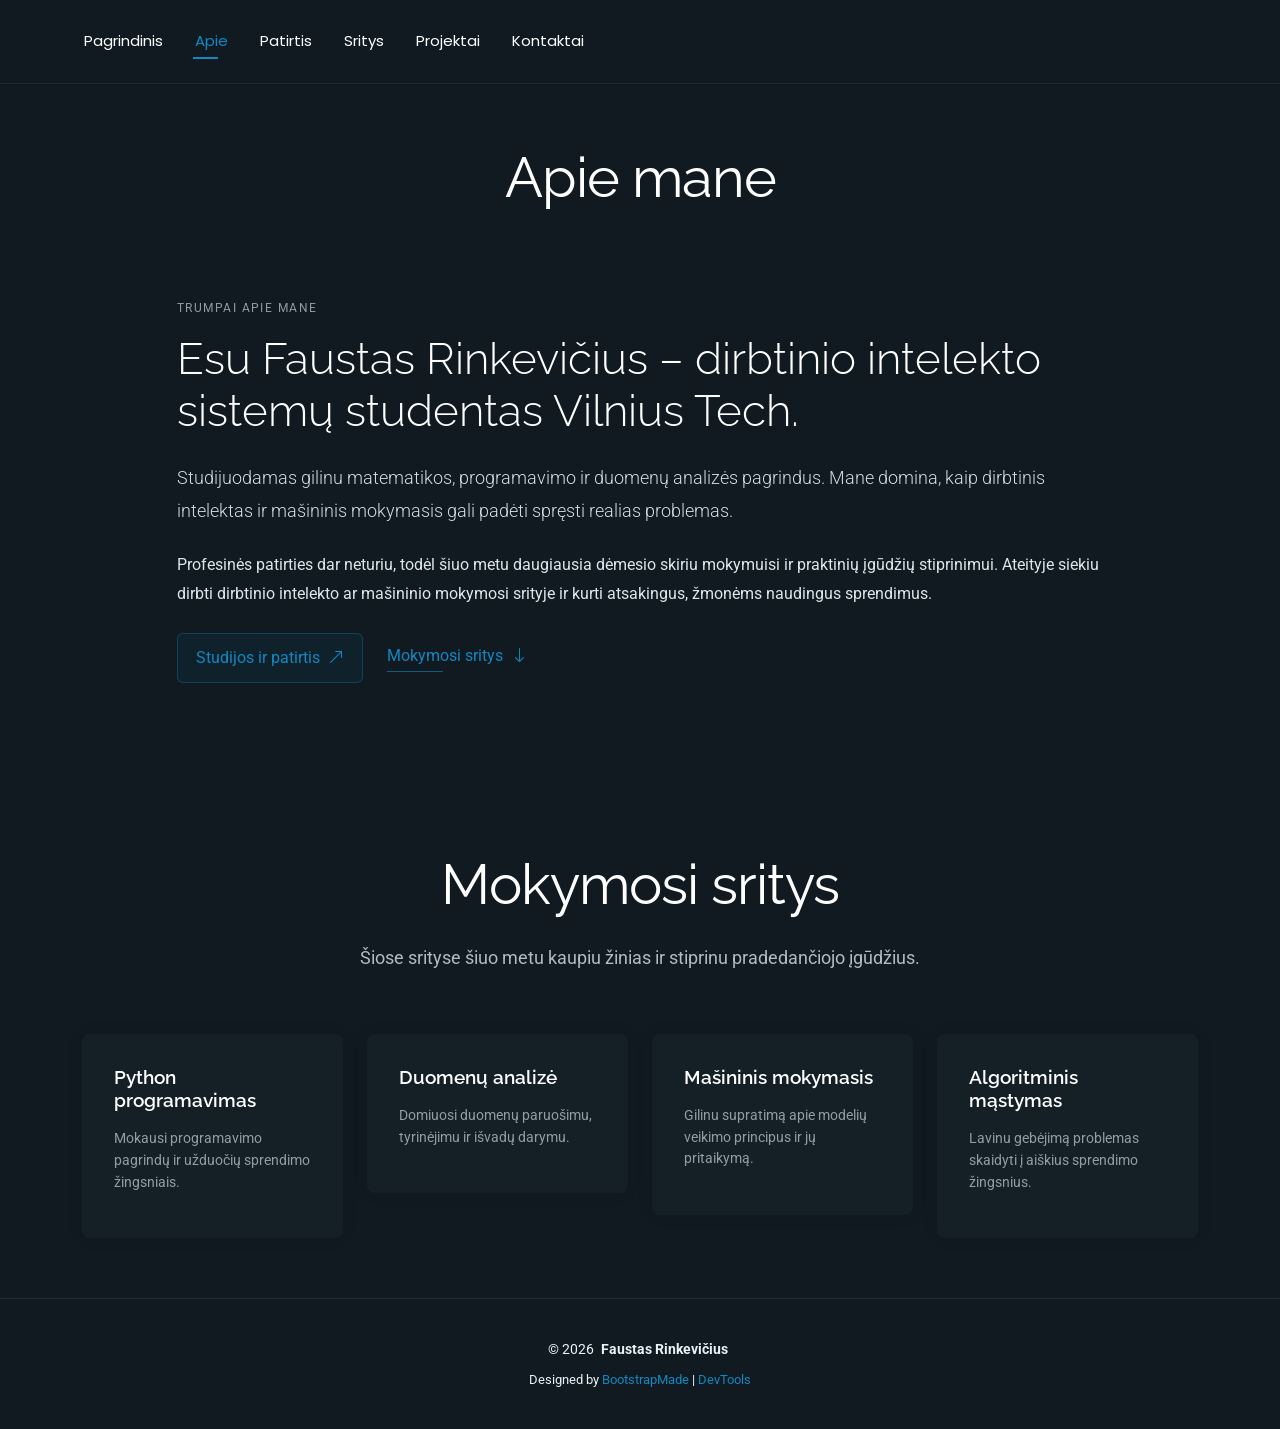
==== about.html @ b20b898f "Prepare Lithuanian CV website" ====
<!DOCTYPE html>
<html lang="lt">

<head>
  <meta charset="utf-8">
  <meta content="width=device-width, initial-scale=1.0" name="viewport">
  <title>Apie mane | Faustas Rinkevičius</title>
  <meta name="description" content="Fausto Rinkevičiaus pristatymas, studijos ir mokymosi sritys.">
  <meta name="keywords" content="">

  <!-- Favicons -->
  <link href="assets/img/favicon.svg" rel="icon" type="image/svg+xml">

  <!-- Fonts -->
  <link href="https://fonts.googleapis.com" rel="preconnect">
  <link href="https://fonts.gstatic.com" rel="preconnect" crossorigin>
  <link href="https://fonts.googleapis.com/css2?family=Roboto:ital,wght@0,100;0,300;0,400;0,500;0,700;0,900;1,100;1,300;1,400;1,500;1,700;1,900&family=Poppins:ital,wght@0,100;0,200;0,300;0,400;0,500;0,600;0,700;0,800;0,900;1,100;1,200;1,300;1,400;1,500;1,600;1,700;1,800;1,900&family=Raleway:ital,wght@0,100;0,200;0,300;0,400;0,500;0,600;0,700;0,800;0,900;1,100;1,200;1,300;1,400;1,500;1,600;1,700;1,800;1,900&display=swap" rel="stylesheet">

  <!-- Vendor CSS Files -->
  <link href="assets/vendor/bootstrap/css/bootstrap.min.css" rel="stylesheet">
  <link href="assets/vendor/bootstrap-icons/bootstrap-icons.css" rel="stylesheet">
  <link href="assets/vendor/aos/aos.css" rel="stylesheet">
  <link href="assets/vendor/swiper/swiper-bundle.min.css" rel="stylesheet">
  <link href="assets/vendor/glightbox/css/glightbox.min.css" rel="stylesheet">

  <!-- Main CSS File -->
  <link href="assets/css/main.css" rel="stylesheet">

  <!-- =======================================================
  * Template Name: FolioOne
  * Template URL: https://bootstrapmade.com/folioone-bootstrap-portfolio-website-template/
  * Updated: Aug 23 2025 with Bootstrap v5.3.7
  * Author: BootstrapMade.com
  * License: https://bootstrapmade.com/license/
  ======================================================== -->
</head>

<body class="about-page">

  <header id="header" class="header d-flex align-items-center light-background sticky-top">
    <div class="container position-relative d-flex align-items-center justify-content-between">

      <!-- <a href="index.html" class="logo d-flex align-items-center me-auto me-xl-0">
      <img src="assets/img/logo.webp" alt="">
      <h1 class="sitename">FolioOne</h1> 
    </a> -->

      <nav id="navmenu" class="navmenu">
        <ul>
          <li><a href="index.html">Pagrindinis</a></li>
          <li><a href="about.html" class="active">Apie</a></li>
          <li><a href="resume.html">Patirtis</a></li>
          <li><a href="services.html">Sritys</a></li>
          <li><a href="portfolio.html">Projektai</a></li>
          <li><a href="contact.html">Kontaktai</a></li>
        </ul>
        <i class="mobile-nav-toggle d-xl-none bi bi-list"></i>
      </nav>

    </div>
  </header>

  <main class="main">

    <!-- About Section -->
    <section id="about" class="about section">

      <!-- Section Title -->
      <div class="container section-title" data-aos="fade-up">
        <h2>Apie mane</h2>
      </div><!-- End Section Title -->

      <div class="container" data-aos="fade-up" data-aos-delay="100">

        <div class="row align-items-center gy-5 mb-5">
          <div class="col-lg-10 mx-auto" data-aos="fade-right" data-aos-delay="150">
            <div class="intro-content">
              <span class="eyebrow">Trumpai apie mane</span>
              <h2 class="headline">Esu Faustas Rinkevičius – dirbtinio intelekto sistemų studentas Vilnius Tech.</h2>
              <p class="lead">
                Studijuodamas gilinu matematikos, programavimo ir duomenų analizės pagrindus. Mane domina, kaip dirbtinis intelektas ir mašininis mokymasis gali padėti spręsti realias problemas.
              </p>
              <p>
                Profesinės patirties dar neturiu, todėl šiuo metu daugiausia dėmesio skiriu mokymuisi ir praktinių įgūdžių stiprinimui. Ateityje siekiu dirbti dirbtinio intelekto ar mašininio mokymosi srityje ir kurti atsakingus, žmonėms naudingus sprendimus.
              </p>
              <div class="cta-group">
                <a href="resume.html" class="btn-ghost">
                  Studijos ir patirtis <i class="bi bi-arrow-up-right"></i>
                </a>
                <a href="#skills" class="link-underline">
                  Mokymosi sritys <i class="bi bi-arrow-down"></i>
                </a>
              </div>
            </div>
          </div>
        </div>
        <!-- End Intro -->
      </div>
    </section><!-- /About Section -->

    <!-- Skills Section -->
    <section id="skills" class="skills section">

      <div class="container section-title" data-aos="fade-up">
        <h2>Mokymosi sritys</h2>
        <p>Šiose srityse šiuo metu kaupiu žinias ir stiprinu pradedančiojo įgūdžius.</p>
      </div>

      <div class="container" data-aos="fade-up" data-aos-delay="100">
        <div class="row g-4 skills-animation">
          <div class="col-md-6 col-lg-3" data-aos="fade-up" data-aos-delay="100">
            <div class="skill-box">
              <h3>Python programavimas</h3>
              <p>Mokausi programavimo pagrindų ir užduočių sprendimo žingsniais.</p>
            </div>
          </div>
          <div class="col-md-6 col-lg-3" data-aos="fade-up" data-aos-delay="200">
            <div class="skill-box">
              <h3>Duomenų analizė</h3>
              <p>Domiuosi duomenų paruošimu, tyrinėjimu ir išvadų darymu.</p>
            </div>
          </div>
          <div class="col-md-6 col-lg-3" data-aos="fade-up" data-aos-delay="300">
            <div class="skill-box">
              <h3>Mašininis mokymasis</h3>
              <p>Gilinu supratimą apie modelių veikimo principus ir jų pritaikymą.</p>
            </div>
          </div>
          <div class="col-md-6 col-lg-3" data-aos="fade-up" data-aos-delay="400">
            <div class="skill-box">
              <h3>Algoritminis mąstymas</h3>
              <p>Lavinu gebėjimą problemas skaidyti į aiškius sprendimo žingsnius.</p>
            </div>
          </div>
        </div>
      </div>
    </section><!-- /Skills Section -->
  </main>

  <footer id="footer" class="footer">

    <div class="container">
      <div class="copyright text-center ">
        <p>© <span>2026</span> <strong class="px-1 sitename">Faustas Rinkevičius</strong></p>
      </div>
      <div class="credits">
        <!-- All the links in the footer should remain intact. -->
        <!-- You can delete the links only if you've purchased the pro version. -->
        <!-- Licensing information: https://bootstrapmade.com/license/ -->
        <!-- Purchase the pro version with working PHP/AJAX contact form: [buy-url] -->
        Designed by <a href="https://bootstrapmade.com/">BootstrapMade</a> | <a href="https://bootstrapmade.com/tools/">DevTools</a>
      </div>
    </div>

  </footer>

  <!-- Scroll Top -->
  <a href="#" id="scroll-top" class="scroll-top d-flex align-items-center justify-content-center"><i class="bi bi-arrow-up-short"></i></a>

  <!-- Preloader -->
  <div id="preloader"></div>

  <!-- Vendor JS Files -->
  <script src="assets/vendor/bootstrap/js/bootstrap.bundle.min.js"></script>
  <script src="assets/vendor/php-email-form/validate.js"></script>
  <script src="assets/vendor/aos/aos.js"></script>
  <script src="assets/vendor/typed.js/typed.umd.js"></script>
  <script src="assets/vendor/waypoints/noframework.waypoints.js"></script>
  <script src="assets/vendor/purecounter/purecounter_vanilla.js"></script>
  <script src="assets/vendor/swiper/swiper-bundle.min.js"></script>
  <script src="assets/vendor/imagesloaded/imagesloaded.pkgd.min.js"></script>
  <script src="assets/vendor/isotope-layout/isotope.pkgd.min.js"></script>
  <script src="assets/vendor/glightbox/js/glightbox.min.js"></script>

  <!-- Main JS File -->
  <script src="assets/js/main.js"></script>

</body>

</html>
---- assets/css/main.css ----
/**
* Template Name: FolioOne
* Template URL: https://bootstrapmade.com/folioone-bootstrap-portfolio-website-template/
* Updated: Aug 23 2025 with Bootstrap v5.3.7
* Author: BootstrapMade.com
* License: https://bootstrapmade.com/license/
*/

/*--------------------------------------------------------------
# Font & Color Variables
# Help: https://bootstrapmade.com/color-system/
--------------------------------------------------------------*/
/* Fonts */
:root {
  --default-font: "Roboto",  system-ui, -apple-system, "Segoe UI", Roboto, "Helvetica Neue", Arial, "Noto Sans", "Liberation Sans", sans-serif, "Apple Color Emoji", "Segoe UI Emoji", "Segoe UI Symbol", "Noto Color Emoji";
  --heading-font: "Raleway",  sans-serif;
  --nav-font: "Poppins",  sans-serif;
}

/* Global Colors - The following color variables are used throughout the website. Updating them here will change the color scheme of the entire website */
:root { 
  --background-color: #101a20; /* Background color for the entire website, including individual sections */
  --default-color: #e7f2f7; /* Default color used for the majority of the text content across the entire website */
  --heading-color: #ffffff; /* Color for headings, subheadings and title throughout the website */
  --accent-color: #1387c1; /* Accent color that represents your brand on the website. It's used for buttons, links, and other elements that need to stand out */
  --surface-color: #141f26; /* The surface color is used as a background of boxed elements within sections, such as cards, icon boxes, or other elements that require a visual separation from the global background. */
  --contrast-color: #ffffff; /* Contrast color for text, ensuring readability against backgrounds of accent, heading, or default colors. */
}

/* Nav Menu Colors - The following color variables are used specifically for the navigation menu. They are separate from the global colors to allow for more customization options */
:root {
  --nav-color: #ffffff;  /* The default color of the main navmenu links */
  --nav-hover-color: #1387c1; /* Applied to main navmenu links when they are hovered over or active */
  --nav-mobile-background-color: #213642; /* Used as the background color for mobile navigation menu */
  --nav-dropdown-background-color: #051117; /* Used as the background color for dropdown items that appear when hovering over primary navigation items */
  --nav-dropdown-color: #e7f2f7; /* Used for navigation links of the dropdown items in the navigation menu. */
  --nav-dropdown-hover-color: #1387c1; /* Similar to --nav-hover-color, this color is applied to dropdown navigation links when they are hovered over. */
}

/* Color Presets - These classes override global colors when applied to any section or element, providing reuse of the sam color scheme. */

.light-background {
  --background-color: #142027;
  --surface-color: #325264;
}

.dark-background {
  --background-color: #0b1419;
  --default-color: #ffffff;
  --heading-color: #ffffff;
  --surface-color: #252525;
  --contrast-color: #ffffff;
}

/* Smooth scroll */
:root {
  scroll-behavior: smooth;
}

/*--------------------------------------------------------------
# General Styling & Shared Classes
--------------------------------------------------------------*/
body {
  color: var(--default-color);
  background-color: var(--background-color);
  font-family: var(--default-font);
}

a {
  color: var(--accent-color);
  text-decoration: none;
  transition: 0.3s;
}

a:hover {
  color: color-mix(in srgb, var(--accent-color), transparent 25%);
  text-decoration: none;
}

h1,
h2,
h3,
h4,
h5,
h6 {
  color: var(--heading-color);
  font-family: var(--heading-font);
}

/* PHP Email Form Messages
------------------------------*/
.php-email-form .error-message {
  display: none;
  background: #df1529;
  color: #ffffff;
  text-align: left;
  padding: 15px;
  margin-bottom: 24px;
  font-weight: 600;
}

.php-email-form .sent-message {
  display: none;
  color: #ffffff;
  background: #059652;
  text-align: center;
  padding: 15px;
  margin-bottom: 24px;
  font-weight: 600;
}

.php-email-form .loading {
  display: none;
  background: var(--surface-color);
  text-align: center;
  padding: 15px;
  margin-bottom: 24px;
}

.php-email-form .loading:before {
  content: "";
  display: inline-block;
  border-radius: 50%;
  width: 24px;
  height: 24px;
  margin: 0 10px -6px 0;
  border: 3px solid var(--accent-color);
  border-top-color: var(--surface-color);
  animation: php-email-form-loading 1s linear infinite;
}

@keyframes php-email-form-loading {
  0% {
    transform: rotate(0deg);
  }

  100% {
    transform: rotate(360deg);
  }
}

/*--------------------------------------------------------------
# Global Header
--------------------------------------------------------------*/
.header {
  --background-color: rgba(255, 255, 255, 0);
  color: var(--default-color);
  background-color: var(--background-color);
  padding: 15px 0;
  transition: all 0.5s;
  z-index: 997;
  border-bottom: 1px solid color-mix(in srgb, var(--default-color), transparent 92%);
}

.header .logo {
  line-height: 1;
}

.header .logo img {
  max-height: 36px;
  margin-right: 8px;
}

.header .logo h1 {
  font-size: 32px;
  margin: 0;
  font-weight: 400;
  color: var(--heading-color);
}

.header .header-social-links {
  padding-right: 15px;
}

.header .header-social-links a {
  color: color-mix(in srgb, var(--default-color), transparent 40%);
  padding-left: 6px;
  display: inline-block;
  transition: 0.3s;
  font-size: 16px;
}

.header .header-social-links a:hover {
  color: var(--default-color);
}

.header .header-social-links a i {
  line-height: 0px;
}

@media (max-width: 1200px) {
  .header .logo {
    order: 1;
  }

  .header .header-social-links {
    order: 2;
  }

  .header .navmenu {
    order: 3;
  }
}

/* Global Header on Scroll
------------------------------*/
.scrolled .header {
  --background-color: rgba(16, 26, 32, 0.9);
}

/*--------------------------------------------------------------
# Navigation Menu
--------------------------------------------------------------*/
/* Desktop Navigation */
@media (min-width: 1200px) {
  .navmenu {
    padding: 0;
  }

  .navmenu ul {
    margin: 0;
    padding: 0;
    display: flex;
    list-style: none;
    align-items: center;
  }

  .navmenu li {
    position: relative;
  }

  .navmenu>ul>li {
    white-space: nowrap;
    padding: 15px 28px 15px 0;
  }

  .navmenu>ul>li:last-child {
    padding-right: 0;
  }

  .navmenu a,
  .navmenu a:focus {
    color: var(--nav-color);
    font-size: 15px;
    padding: 0 2px;
    font-family: var(--nav-font);
    font-weight: 400;
    display: flex;
    align-items: center;
    justify-content: space-between;
    white-space: nowrap;
    transition: 0.3s;
    position: relative;
  }

  .navmenu a i,
  .navmenu a:focus i {
    font-size: 12px;
    line-height: 0;
    margin-left: 5px;
    transition: 0.3s;
  }

  .navmenu>ul>li>a:before {
    content: "";
    position: absolute;
    height: 2px;
    bottom: -6px;
    left: 0;
    background-color: var(--nav-hover-color);
    visibility: hidden;
    width: 0px;
    transition: all 0.3s ease-in-out 0s;
  }

  .navmenu a:hover:before,
  .navmenu li:hover>a:before,
  .navmenu .active:before {
    visibility: visible;
    width: 25px;
  }

  .navmenu li:hover>a,
  .navmenu .active,
  .navmenu .active:focus {
    color: var(--nav-hover-color);
  }

  .navmenu .dropdown ul {
    margin: 0;
    padding: 10px 0;
    background: var(--nav-dropdown-background-color);
    display: block;
    position: absolute;
    visibility: hidden;
    left: -5px;
    top: 130%;
    opacity: 0;
    transition: 0.3s;
    border-radius: 4px;
    z-index: 99;
    box-shadow: 0px 0px 30px rgba(0, 0, 0, 0.1);
  }

  .navmenu .dropdown ul li {
    min-width: 200px;
  }

  .navmenu .dropdown ul a {
    padding: 10px 20px;
    font-size: 15px;
    text-transform: none;
    color: var(--nav-dropdown-color);
  }

  .navmenu .dropdown ul a i {
    font-size: 12px;
  }

  .navmenu .dropdown ul a:hover,
  .navmenu .dropdown ul .active:hover,
  .navmenu .dropdown ul li:hover>a {
    color: var(--nav-dropdown-hover-color);
  }

  .navmenu .dropdown:hover>ul {
    opacity: 1;
    top: 100%;
    visibility: visible;
  }

  .navmenu .dropdown .dropdown ul {
    top: 0;
    left: -90%;
    visibility: hidden;
  }

  .navmenu .dropdown .dropdown:hover>ul {
    opacity: 1;
    top: 0;
    left: -100%;
    visibility: visible;
  }
}

/* Mobile Navigation */
@media (max-width: 1199px) {
  .mobile-nav-toggle {
    color: var(--nav-color);
    font-size: 28px;
    line-height: 0;
    margin-right: 10px;
    cursor: pointer;
    transition: color 0.3s;
  }

  .navmenu {
    padding: 0;
    z-index: 9997;
  }

  .navmenu ul {
    display: none;
    list-style: none;
    position: absolute;
    inset: 60px 20px 20px 20px;
    padding: 10px 0;
    margin: 0;
    border-radius: 6px;
    background-color: var(--nav-mobile-background-color);
    border: 1px solid color-mix(in srgb, var(--default-color), transparent 90%);
    box-shadow: none;
    overflow-y: auto;
    transition: 0.3s;
    z-index: 9998;
  }

  .navmenu a,
  .navmenu a:focus {
    color: var(--nav-dropdown-color);
    padding: 10px 20px;
    font-family: var(--nav-font);
    font-size: 17px;
    font-weight: 500;
    display: flex;
    align-items: center;
    justify-content: space-between;
    white-space: nowrap;
    transition: 0.3s;
  }

  .navmenu a i,
  .navmenu a:focus i {
    font-size: 12px;
    line-height: 0;
    margin-left: 5px;
    width: 30px;
    height: 30px;
    display: flex;
    align-items: center;
    justify-content: center;
    border-radius: 50%;
    transition: 0.3s;
    background-color: color-mix(in srgb, var(--accent-color), transparent 90%);
  }

  .navmenu a i:hover,
  .navmenu a:focus i:hover {
    background-color: var(--accent-color);
    color: var(--contrast-color);
  }

  .navmenu a:hover,
  .navmenu .active,
  .navmenu .active:focus {
    color: var(--nav-dropdown-hover-color);
  }

  .navmenu .active i,
  .navmenu .active:focus i {
    background-color: var(--accent-color);
    color: var(--contrast-color);
    transform: rotate(180deg);
  }

  .navmenu .dropdown ul {
    position: static;
    display: none;
    z-index: 99;
    padding: 10px 0;
    margin: 10px 20px;
    background-color: var(--nav-dropdown-background-color);
    transition: all 0.5s ease-in-out;
  }

  .navmenu .dropdown ul ul {
    background-color: rgba(33, 37, 41, 0.1);
  }

  .navmenu .dropdown>.dropdown-active {
    display: block;
    background-color: rgba(33, 37, 41, 0.03);
  }

  .mobile-nav-active {
    overflow: hidden;
  }

  .mobile-nav-active .mobile-nav-toggle {
    color: #fff;
    position: absolute;
    font-size: 32px;
    top: 15px;
    right: 15px;
    margin-right: 0;
    z-index: 9999;
  }

  .mobile-nav-active .navmenu {
    position: fixed;
    overflow: hidden;
    inset: 0;
    background: rgba(33, 37, 41, 0.8);
    transition: 0.3s;
  }

  .mobile-nav-active .navmenu>ul {
    display: block;
  }
}

/*--------------------------------------------------------------
# Global Footer
--------------------------------------------------------------*/
.footer {
  color: var(--default-color);
  background-color: var(--background-color);
  font-size: 14px;
  padding: 40px 0;
  position: relative;
  border-top: 1px solid color-mix(in srgb, var(--default-color), transparent 92%);
}

.footer .copyright p {
  margin-bottom: 0;
}

.footer .social-links {
  margin-top: 20px;
}

.footer .social-links a {
  display: flex;
  align-items: center;
  justify-content: center;
  width: 40px;
  height: 40px;
  border-radius: 50%;
  border: 1px solid color-mix(in srgb, var(--default-color), transparent 50%);
  font-size: 16px;
  color: color-mix(in srgb, var(--default-color), transparent 50%);
  margin: 0 5px;
  transition: 0.3s;
}

.footer .social-links a:hover {
  color: var(--accent-color);
  border-color: var(--accent-color);
}

.footer .credits {
  margin-top: 10px;
  font-size: 13px;
  text-align: center;
}

/*--------------------------------------------------------------
# Preloader
--------------------------------------------------------------*/
#preloader {
  position: fixed;
  inset: 0;
  z-index: 9999;
  overflow: hidden;
  background-color: var(--background-color);
  transition: all 0.6s ease-out;
  width: 100%;
  height: 100vh;
}

#preloader:before,
#preloader:after {
  content: "";
  position: absolute;
  border: 4px solid var(--accent-color);
  border-radius: 50%;
  animation: animate-preloader 2s cubic-bezier(0, 0.2, 0.8, 1) infinite;
}

#preloader:after {
  animation-delay: -0.5s;
}

@keyframes animate-preloader {
  0% {
    width: 10px;
    height: 10px;
    top: calc(50% - 5px);
    left: calc(50% - 5px);
    opacity: 1;
  }

  100% {
    width: 72px;
    height: 72px;
    top: calc(50% - 36px);
    left: calc(50% - 36px);
    opacity: 0;
  }
}

/*--------------------------------------------------------------
# Scroll Top Button
--------------------------------------------------------------*/
.scroll-top {
  position: fixed;
  visibility: hidden;
  opacity: 0;
  right: 15px;
  bottom: -15px;
  z-index: 99999;
  background-color: var(--accent-color);
  width: 44px;
  height: 44px;
  border-radius: 50px;
  transition: all 0.4s;
}

.scroll-top i {
  font-size: 24px;
  color: var(--contrast-color);
  line-height: 0;
}

.scroll-top:hover {
  background-color: color-mix(in srgb, var(--accent-color), transparent 20%);
  color: var(--contrast-color);
}

.scroll-top.active {
  visibility: visible;
  opacity: 1;
  bottom: 15px;
}

/*--------------------------------------------------------------
# Disable aos animation delay on mobile devices
--------------------------------------------------------------*/
@media screen and (max-width: 768px) {
  [data-aos-delay] {
    transition-delay: 0 !important;
  }
}

/*--------------------------------------------------------------
# Global Page Titles & Breadcrumbs
--------------------------------------------------------------*/
.page-title {
  color: var(--default-color);
  background-color: var(--background-color);
  position: relative;
}

.page-title .heading {
  padding: 80px 0;
  border-top: 1px solid color-mix(in srgb, var(--default-color), transparent 90%);
}

.page-title .heading h1 {
  font-size: 38px;
  font-weight: 700;
}

.page-title nav {
  background-color: color-mix(in srgb, var(--default-color), transparent 96%);
  padding: 20px 0;
}

.page-title nav ol {
  display: flex;
  flex-wrap: wrap;
  list-style: none;
  padding: 0;
  margin: 0;
  font-size: 16px;
  font-weight: 400;
}

.page-title nav ol li+li {
  padding-left: 10px;
}

.page-title nav ol li+li::before {
  content: "/";
  display: inline-block;
  padding-right: 10px;
  color: color-mix(in srgb, var(--default-color), transparent 70%);
}

/*--------------------------------------------------------------
# Global Sections
--------------------------------------------------------------*/
section,
.section {
  color: var(--default-color);
  background-color: var(--background-color);
  padding: 60px 0;
  scroll-margin-top: 100px;
  overflow: clip;
}

@media (max-width: 1199px) {

  section,
  .section {
    scroll-margin-top: 66px;
  }
}

/*--------------------------------------------------------------
# Global Section Titles
--------------------------------------------------------------*/
.section-title {
  text-align: center;
  padding-bottom: 60px;
  position: relative;
}

.section-title h2 {
  font-size: 3.5rem;
  font-weight: 400;
  line-height: 1.2;
  color: var(--heading-color);
  margin-bottom: 1.5rem;
  letter-spacing: -1px;
}

@media (max-width: 768px) {
  .section-title h2 {
    font-size: 2.5rem;
  }
}

.section-title p {
  font-size: 1.125rem;
  line-height: 1.8;
  color: color-mix(in srgb, var(--default-color), transparent 25%);
  max-width: 900px;
  margin: 0 auto;
  text-wrap: balance;
}

/*--------------------------------------------------------------
# Hero Section
--------------------------------------------------------------*/
.hero {
  padding: 80px 0;
  min-height: 100vh;
  display: flex;
  align-items: center;
}

.hero .hero-content h1 {
  font-size: 3.5rem;
  font-weight: 700;
  margin-bottom: 1rem;
  line-height: 1.2;
}

.hero .hero-content h1 .highlight {
  color: var(--accent-color);
  position: relative;
}

.hero .hero-content h1 .highlight::after {
  content: "";
  position: absolute;
  bottom: 0;
  left: 0;
  width: 100%;
  height: 3px;
  background: linear-gradient(90deg, var(--accent-color), color-mix(in srgb, var(--accent-color), transparent 50%));
  border-radius: 2px;
}

@media (max-width: 768px) {
  .hero .hero-content h1 {
    font-size: 2.5rem;
  }
}

.hero .hero-content h2 {
  font-size: 1.5rem;
  font-weight: 400;
  margin-bottom: 2rem;
  color: color-mix(in srgb, var(--default-color), transparent 20%);
}

.hero .hero-content h2 .typed {
  color: var(--accent-color);
  font-weight: 600;
}

@media (max-width: 768px) {
  .hero .hero-content h2 {
    font-size: 1.25rem;
  }
}

.hero .hero-content p {
  font-size: 1.1rem;
  line-height: 1.6;
  margin-bottom: 2.5rem;
  color: color-mix(in srgb, var(--default-color), transparent 30%);
}

.hero .hero-actions {
  display: flex;
  gap: 1rem;
  margin-bottom: 3rem;
}

.hero .hero-actions .btn {
  padding: 12px 30px;
  border-radius: 50px;
  font-weight: 600;
  text-decoration: none;
  transition: all 0.3s ease;
  border: 2px solid;
}

.hero .hero-actions .btn.btn-primary {
  background: var(--accent-color);
  color: var(--contrast-color);
  border-color: var(--accent-color);
}

.hero .hero-actions .btn.btn-primary:hover {
  background: color-mix(in srgb, var(--accent-color), black 15%);
  border-color: color-mix(in srgb, var(--accent-color), black 15%);
  transform: translateY(-2px);
}

.hero .hero-actions .btn.btn-outline {
  background: transparent;
  color: var(--accent-color);
  border-color: var(--accent-color);
}

.hero .hero-actions .btn.btn-outline:hover {
  transform: translateY(-2px);
}

@media (max-width: 576px) {
  .hero .hero-actions {
    flex-direction: column;
  }

  .hero .hero-actions .btn {
    text-align: center;
  }
}

.hero .social-links {
  display: flex;
  gap: 1rem;
}

.hero .social-links a {
  width: 45px;
  height: 45px;
  background: var(--surface-color);
  border-radius: 50%;
  display: flex;
  align-items: center;
  justify-content: center;
  color: var(--default-color);
  font-size: 1.2rem;
  transition: all 0.3s ease;
}

.hero .social-links a:hover {
  background: var(--accent-color);
  color: var(--contrast-color);
  transform: translateY(-3px);
  box-shadow: 0 8px 25px color-mix(in srgb, var(--accent-color), transparent 70%);
}

.hero .hero-image {
  position: relative;
}

.hero .hero-image .image-wrapper {
  position: relative;
  max-width: 450px;
  margin: 0 auto;
}

.hero .hero-image .image-wrapper img {
  border-radius: 20px;
  box-shadow: 0 5px 15px color-mix(in srgb, var(--default-color), transparent 95%);
  transition: transform 0.3s ease;
}

.hero .hero-image .image-wrapper img:hover {
  transform: scale(1.02);
}

.hero .hero-image .floating-elements {
  position: absolute;
  top: 0;
  left: 0;
  right: 0;
  bottom: 0;
  pointer-events: none;
}

.hero .hero-image .floating-elements .floating-card {
  position: absolute;
  background: var(--surface-color);
  padding: 15px 20px;
  border-radius: 15px;
  box-shadow: 0 10px 30px color-mix(in srgb, var(--default-color), transparent 90%);
  display: flex;
  align-items: center;
  gap: 10px;
  font-weight: 600;
  animation: float 3s ease-in-out infinite;
}

.hero .hero-image .floating-elements .floating-card i {
  font-size: 1.5rem;
  color: var(--accent-color);
}

.hero .hero-image .floating-elements .floating-card.data {
  top: 10%;
  right: -10%;
  animation-delay: 0s;
}

.hero .hero-image .floating-elements .floating-card.algorithms {
  bottom: 30%;
  left: -15%;
  animation-delay: 1s;
}

.hero .hero-image .floating-elements .floating-card.ai {
  top: 60%;
  right: -5%;
  animation-delay: 2s;
}

@media (max-width: 992px) {
  .hero .hero-image .floating-elements .floating-card {
    display: none;
  }
}

@keyframes float {

  0%,
  100% {
    transform: translateY(0px);
  }

  50% {
    transform: translateY(-10px);
  }
}

@media (max-width: 992px) {
  .hero .hero-content {
    text-align: center;
    margin-bottom: 3rem;
  }
}

/*--------------------------------------------------------------
# About Section
--------------------------------------------------------------*/
.about .intro-content .eyebrow {
  display: inline-block;
  letter-spacing: 0.12em;
  text-transform: uppercase;
  font-size: 12px;
  color: color-mix(in srgb, var(--default-color), transparent 40%);
  margin-bottom: 16px;
}

.about .intro-content .headline {
  font-family: var(--heading-font);
  font-weight: 300;
  line-height: 1.2;
  font-size: clamp(28px, 4vw, 44px);
  margin: 0 0 24px 0;
}

.about .intro-content .lead {
  font-size: 18px;
  line-height: 1.8;
  color: color-mix(in srgb, var(--default-color), transparent 10%);
  margin-bottom: 24px;
}

.about .intro-content p {
  line-height: 1.8;
  margin-bottom: 24px;
  color: color-mix(in srgb, var(--default-color), transparent 5%);
}

.about .intro-content .cta-group {
  display: flex;
  gap: 24px;
  align-items: center;
  margin-top: 24px;
}

.about .intro-content .cta-group .btn-ghost {
  display: inline-flex;
  align-items: center;
  gap: 8px;
  padding: 12px 18px;
  border-radius: 6px;
  color: var(--accent-color);
  background: color-mix(in srgb, var(--accent-color), transparent 92%);
  border: 1px solid color-mix(in srgb, var(--accent-color), transparent 70%);
  transition: 0.3s ease-in-out;
}

.about .intro-content .cta-group .btn-ghost:hover,
.about .intro-content .cta-group .btn-ghost:focus {
  color: var(--contrast-color);
  background: var(--accent-color);
  border-color: var(--accent-color);
  outline: none;
  box-shadow: 0 0 0 3px color-mix(in srgb, var(--accent-color), transparent 70%);
}

.about .intro-content .cta-group .link-underline {
  display: inline-flex;
  align-items: center;
  gap: 8px;
  position: relative;
  color: var(--accent-color);
  padding-bottom: 4px;
  transition: 0.3s ease-in-out;
}

.about .intro-content .cta-group .link-underline::after {
  content: "";
  position: absolute;
  left: 0;
  right: 0;
  bottom: 0;
  height: 1px;
  background: color-mix(in srgb, var(--accent-color), transparent 40%);
  transform: scaleX(0.4);
  transform-origin: left;
  transition: 0.3s ease-in-out;
}

.about .intro-content .cta-group .link-underline:hover,
.about .intro-content .cta-group .link-underline:focus {
  color: color-mix(in srgb, var(--accent-color), transparent 10%);
  outline: none;
}

.about .intro-content .cta-group .link-underline:hover::after,
.about .intro-content .cta-group .link-underline:focus::after {
  transform: scaleX(1);
}

.about .profile-figure {
  margin: 0;
}

.about .profile-figure .profile-photo {
  width: 88%;
  max-width: 440px;
  border-radius: 18px;
  box-shadow: 0 10px 30px color-mix(in srgb, var(--default-color), transparent 92%);
  transform: translateY(0);
  transition: transform 0.3s ease-in-out;
}

.about .profile-figure .profile-caption {
  margin-top: 24px;
  display: flex;
  align-items: center;
  justify-content: center;
}

.about .profile-figure .profile-caption .meta {
  font-size: 14px;
  color: color-mix(in srgb, var(--default-color), transparent 20%);
}

.about .profile-figure .profile-caption .meta .funfact {
  font-size: 13px;
  margin-top: 4px;
  color: color-mix(in srgb, var(--default-color), transparent 35%);
}

.about .profile-figure:hover .profile-photo {
  transform: translateY(-4px);
}

.about .skill-item {
  padding: 24px;
  border-radius: 6px;
  transition: 0.3s ease-in-out;
  background: color-mix(in srgb, var(--surface-color), var(--accent-color) 2%);
  border: 1px solid color-mix(in srgb, var(--default-color), transparent 88%);
  height: 100%;
}

.about .skill-item i {
  font-size: 24px;
  color: var(--accent-color);
  margin-bottom: 16px;
  display: inline-block;
}

.about .skill-item h3 {
  font-size: 16px;
  margin-bottom: 6px;
  font-weight: 500;
}

.about .skill-item p {
  margin: 0;
  font-size: 14px;
  color: color-mix(in srgb, var(--default-color), transparent 25%);
}

.about .skill-item:hover {
  transform: translateY(-3px);
  border-color: color-mix(in srgb, var(--accent-color), transparent 60%);
  box-shadow: 0 10px 30px color-mix(in srgb, var(--default-color), transparent 92%);
}

.about .timeline-item {
  position: relative;
  padding-left: 26px;
}

.about .timeline-item time {
  display: inline-block;
  font-size: 12px;
  letter-spacing: 0.08em;
  text-transform: uppercase;
  color: color-mix(in srgb, var(--default-color), transparent 45%);
  margin-bottom: 6px;
}

.about .timeline-item h4 {
  font-size: 18px;
  font-weight: 400;
  margin: 0 0 6px;
}

.about .timeline-item p {
  font-size: 14px;
  color: color-mix(in srgb, var(--default-color), transparent 25%);
  margin: 0;
}

.about .timeline-item .dot {
  position: absolute;
  left: 0;
  top: 4px;
  width: 10px;
  height: 10px;
  border-radius: 50%;
  background: var(--accent-color);
  box-shadow: 0 0 0 6px color-mix(in srgb, var(--accent-color), transparent 80%);
}

.about .personal-quote {
  padding: 24px 0;
}

.about .personal-quote p {
  font-family: var(--heading-font);
  font-weight: 300;
  font-size: clamp(20px, 3vw, 28px);
  line-height: 1.5;
  color: color-mix(in srgb, var(--default-color), transparent 5%);
  margin: 0 auto;
  max-width: 800px;
}

.about .fact-pill {
  display: flex;
  align-items: center;
  justify-content: center;
  gap: 10px;
  padding: 10px 14px;
  border-radius: 999px;
  border: 1px solid color-mix(in srgb, var(--default-color), transparent 85%);
  background: var(--surface-color);
  color: color-mix(in srgb, var(--default-color), transparent 10%);
  transition: 0.3s ease-in-out;
}

.about .fact-pill i {
  color: var(--accent-color);
}

.about .fact-pill span {
  font-size: 14px;
}

.about .fact-pill:hover {
  transform: translateY(-2px);
  border-color: color-mix(in srgb, var(--accent-color), transparent 60%);
  box-shadow: 0 10px 30px color-mix(in srgb, var(--default-color), transparent 92%);
}

.about .fact-pill:focus-within {
  box-shadow: 0 0 0 3px color-mix(in srgb, var(--accent-color), transparent 70%);
}

@media (max-width: 992px) {
  .about .profile-figure {
    text-align: center !important;
  }

  .about .profile-figure .profile-photo {
    width: 72%;
  }

  .about .intro-content .cta-group {
    flex-wrap: wrap;
  }
}

@media (max-width: 576px) {
  .about .profile-figure .profile-photo {
    width: 100%;
  }
}

/*--------------------------------------------------------------
# Skills Section
--------------------------------------------------------------*/
.skills .skill-box {
  background-color: var(--surface-color);
  padding: 2rem;
  border-radius: 8px;
  box-shadow: 0 0 20px rgba(0, 0, 0, 0.05);
}

.skills .skill-box h3 {
  font-size: 1.2rem;
  margin-bottom: 1rem;
  font-weight: 600;
}

.skills .skill-box p {
  font-size: 0.9rem;
  margin-bottom: 0.8rem;
  opacity: 0.6;
}

.skills .skill-box .progress {
  background-color: color-mix(in srgb, var(--accent-color), transparent 85%);
  border-radius: 50px;
  height: 8px;
  margin-top: 5px;
  overflow: hidden;
}

.skills .skill-box .progress .progress-bar {
  background-color: var(--accent-color);
  height: 100%;
  position: relative;
  border-radius: 50px;
  transition: 0.9s;
  width: 1px;
}

/*--------------------------------------------------------------
# Stats Section
--------------------------------------------------------------*/
.stats .avatars {
  position: relative;
}

.stats .avatars img {
  width: 60px;
  height: 60px;
  border: 3px solid var(--accent-color);
  margin-right: -15px;
  transition: transform 0.3s ease;
}

.stats .avatars img:hover {
  transform: translateY(-5px);
  z-index: 2;
}

.stats .counters h2 {
  color: var(--heading-color);
  font-size: 48px;
  font-weight: 700;
  margin-bottom: 10px;
}

.stats .counters h2 span {
  display: inline-block;
}

.stats .counters p {
  color: var(--default-color);
  font-size: 18px;
  margin: 0;
  opacity: 0.9;
}

@media (max-width: 991px) {
  .stats .row {
    text-align: center;
  }

  .stats .avatars {
    justify-content: center;
    margin-bottom: 40px;
  }

  .stats .counters h2 {
    font-size: 36px;
  }

  .stats .counters p {
    font-size: 16px;
  }

  .stats .counters .col-md-4 {
    margin-bottom: 30px;
  }

  .stats .counters .col-md-4:last-child {
    margin-bottom: 0;
  }
}

@media (max-width: 576px) {
  .stats {
    padding: 60px 0;
  }

  .stats .avatars {
    flex-wrap: wrap;
    justify-content: center;
  }

  .stats .avatars img {
    margin: 0 -8px;
  }
}

/*--------------------------------------------------------------
# Testimonials Section
--------------------------------------------------------------*/
.testimonials .testimonials-carousel,
.testimonials .testimonials-slider {
  overflow: hidden;
}

.testimonials .testimonial-item .testimonial-content {
  border-left: 3px solid var(--accent-color);
  padding-left: 30px;
}

.testimonials .testimonial-item .testimonial-img {
  border-radius: 50%;
  border: 4px solid var(--background-color);
  margin: 0 auto;
}

.testimonials .testimonial-item h3 {
  font-size: 20px;
  font-weight: bold;
  margin: 10px 0 5px 0;
}

.testimonials .testimonial-item h4 {
  font-size: 14px;
  color: color-mix(in srgb, var(--default-color), transparent 40%);
  margin: 0 0 10px 0;
}

.testimonials .testimonial-item .stars i {
  color: #ffc107;
  margin: 0 1px;
}

.testimonials .testimonial-item .quote-icon-left,
.testimonials .testimonial-item .quote-icon-right {
  color: color-mix(in srgb, var(--accent-color), transparent 50%);
  font-size: 26px;
  line-height: 0;
}

.testimonials .testimonial-item .quote-icon-left {
  display: inline-block;
  left: -5px;
  position: relative;
}

.testimonials .testimonial-item .quote-icon-right {
  display: inline-block;
  right: -5px;
  position: relative;
  top: 10px;
  transform: scale(-1, -1);
}

.testimonials .testimonial-item p {
  font-style: italic;
}

.testimonials .swiper-wrapper {
  height: auto;
}

.testimonials .swiper-pagination {
  margin-top: 30px;
  position: relative;
}

.testimonials .swiper-pagination .swiper-pagination-bullet {
  width: 12px;
  height: 12px;
  background-color: color-mix(in srgb, var(--default-color), transparent 85%);
  opacity: 1;
}

.testimonials .swiper-pagination .swiper-pagination-bullet-active {
  background-color: var(--accent-color);
}

/*--------------------------------------------------------------
# Resume Section
--------------------------------------------------------------*/
.resume .resume-item {
  margin-bottom: 3rem;
}

.resume .resume-item .resume-title {
  font-size: 1.75rem;
  font-weight: 700;
  margin-bottom: 1.5rem;
  padding-bottom: 1.5rem;
  position: relative;
  color: var(--heading-color);
}

.resume .resume-item .resume-title::after {
  content: "";
  position: absolute;
  display: block;
  width: 50px;
  height: 3px;
  background: var(--accent-color);
  bottom: 0;
  left: 0;
}

.resume .resume-item .resume-content {
  padding-left: 1.25rem;
  border-left: 2px solid color-mix(in srgb, var(--accent-color), transparent 85%);
}

.resume .resume-item article {
  position: relative;
  margin-bottom: 2.5rem;
}

.resume .resume-item article::before {
  content: "";
  position: absolute;
  width: 16px;
  height: 16px;
  border-radius: 50%;
  left: -1.8rem;
  top: 0.25rem;
  background: var(--background-color);
  border: 2px solid var(--accent-color);
}

.resume .resume-item article h4 {
  font-size: 1.25rem;
  font-weight: 600;
  margin-bottom: 0.5rem;
  color: var(--heading-color);
}

.resume .resume-item article h5 {
  font-size: 1rem;
  background: color-mix(in srgb, var(--accent-color), transparent 92%);
  padding: 0.375rem 0.75rem;
  display: inline-block;
  font-weight: 600;
  margin: 0.5rem 0;
  color: var(--accent-color);
  border-radius: 4px;
}

.resume .resume-item article .institution,
.resume .resume-item article .company {
  font-size: 1rem;
  margin-bottom: 1rem;
  color: color-mix(in srgb, var(--default-color), transparent 25%);
}

.resume .resume-item article p {
  margin-bottom: 1rem;
}

.resume .resume-item article ul {
  padding-left: 1.25rem;
  margin-bottom: 0;
}

.resume .resume-item article ul li {
  padding-bottom: 0.75rem;
  position: relative;
}

.resume .resume-item article ul li:last-child {
  padding-bottom: 0;
}

.resume .skill-item {
  margin-bottom: 2rem;
}

.resume .skill-item h4 {
  font-size: 1rem;
  font-weight: 600;
  margin-bottom: 0.75rem;
  color: var(--heading-color);
}

.resume .skill-item .progress {
  height: 0.75rem;
  background-color: color-mix(in srgb, var(--accent-color), transparent 92%);
  border-radius: 1rem;
  overflow: visible;
}

.resume .skill-item .progress .progress-bar {
  background-color: var(--accent-color);
  position: relative;
  border-radius: 1rem;
  width: 0;
  transition: width 1s ease;
}

.resume .skill-item .progress .progress-bar::after {
  content: attr(aria-valuenow) "%";
  position: absolute;
  right: 0;
  top: -1.75rem;
  font-size: 0.875rem;
  font-weight: 600;
  color: var(--accent-color);
}

@media (max-width: 991.98px) {
  .resume .resume-item {
    margin-bottom: 2rem;
  }
}

@media (max-width: 767.98px) {
  .resume .resume-content {
    padding-left: 1rem !important;
  }

  .resume article::before {
    left: -2rem !important;
  }
}

/*--------------------------------------------------------------
# Services Section
--------------------------------------------------------------*/
.services .service-item {
  display: flex;
  background-color: var(--surface-color);
  border-radius: 12px;
  padding: 2rem;
  height: 100%;
  position: relative;
  overflow: hidden;
  box-shadow: 0 5px 20px rgba(0, 0, 0, 0.03);
  transition: all 0.4s ease;
}

.services .service-item::before {
  content: "";
  position: absolute;
  left: 0;
  top: 0;
  height: 100%;
  width: 4px;
  background-color: var(--accent-color);
  transform: scaleY(0);
  transform-origin: bottom;
  transition: transform 0.4s cubic-bezier(0.65, 0, 0.35, 1);
}

.services .service-item:hover {
  box-shadow: 0 10px 30px rgba(0, 0, 0, 0.08);
  transform: translateY(-5px);
}

.services .service-item:hover::before {
  transform: scaleY(1);
}

.services .service-item:hover .service-icon {
  background-color: var(--accent-color);
  color: var(--contrast-color);
  transform: rotateY(180deg);
}

.services .service-item:hover .service-icon i {
  transform: rotateY(180deg);
}

.services .service-item:hover .service-link i {
  transform: translateX(5px);
}

.services .service-icon {
  flex-shrink: 0;
  width: 70px;
  height: 70px;
  border-radius: 12px;
  background-color: color-mix(in srgb, var(--accent-color), transparent 90%);
  color: var(--accent-color);
  display: flex;
  align-items: center;
  justify-content: center;
  margin-right: 1.5rem;
  transition: all 0.5s ease;
}

.services .service-icon i {
  font-size: 2rem;
  transition: transform 0.5s ease;
}

.services .service-content {
  flex-grow: 1;
}

.services .service-content h3 {
  font-size: 1.4rem;
  margin-bottom: 1rem;
  font-weight: 700;
  color: var(--heading-color);
}

.services .service-content p {
  margin-bottom: 1.25rem;
  color: color-mix(in srgb, var(--default-color), transparent 20%);
}

.services .service-link {
  display: inline-flex;
  align-items: center;
  color: var(--accent-color);
  font-weight: 600;
  text-decoration: none;
  transition: color 0.3s ease;
}

.services .service-link span {
  margin-right: 0.5rem;
}

.services .service-link i {
  transition: transform 0.3s ease;
}

.services .service-link:hover {
  color: color-mix(in srgb, var(--accent-color), transparent 25%);
}

@media (max-width: 767.98px) {
  .services .service-item {
    padding: 1.5rem;
    margin-bottom: 1rem;
  }

  .services .service-icon {
    width: 60px;
    height: 60px;
    margin-right: 1rem;
  }

  .services .service-icon i {
    font-size: 1.5rem;
  }

  .services .service-content h3 {
    font-size: 1.2rem;
    margin-bottom: 0.75rem;
  }

  .services .service-content p {
    margin-bottom: 1rem;
    font-size: 0.95rem;
  }
}

@media (max-width: 575.98px) {
  .services .service-item {
    flex-direction: column;
    text-align: center;
  }

  .services .service-item::before {
    width: 100%;
    height: 4px;
    transform: scaleX(0);
    transform-origin: left;
  }

  .services .service-item:hover::before {
    transform: scaleX(1);
  }

  .services .service-icon {
    margin-right: 0;
    margin-bottom: 1.25rem;
  }

  .services .service-link {
    justify-content: center;
  }
}

/*--------------------------------------------------------------
# Service Details Section
--------------------------------------------------------------*/
.service-details .service-hero {
  margin-bottom: 4rem;
}

.service-details .service-hero .service-meta {
  display: flex;
  align-items: center;
  gap: 1rem;
  margin-bottom: 1.5rem;
}

.service-details .service-hero .service-meta .service-category {
  background: color-mix(in srgb, var(--accent-color), transparent 85%);
  color: var(--accent-color);
  padding: 0.5rem 1rem;
  border-radius: 20px;
  font-size: 0.85rem;
  font-weight: 500;
  letter-spacing: 0.5px;
}

.service-details .service-hero .service-meta .reading-time {
  color: color-mix(in srgb, var(--default-color), transparent 50%);
  font-size: 0.9rem;
  font-weight: 300;
}

.service-details .service-hero h1 {
  font-size: 3.5rem;
  font-weight: 300;
  line-height: 1.2;
  margin-bottom: 1.5rem;
  color: var(--heading-color);
  letter-spacing: -0.02em;
}

.service-details .service-hero .service-description {
  font-size: 1.25rem;
  line-height: 1.7;
  color: color-mix(in srgb, var(--default-color), transparent 25%);
  font-weight: 300;
  margin: 0;
}

.service-details .service-visual {
  margin-bottom: 4rem;
  overflow: hidden;
  border-radius: 4px;
}

.service-details .service-visual img {
  width: 100%;
  height: 400px;
  object-fit: cover;
  transition: transform 0.5s ease;
}

.service-details .service-visual img:hover {
  transform: scale(1.02);
}

.service-details .service-narrative {
  margin-bottom: 5rem;
}

.service-details .service-narrative h3 {
  font-size: 2rem;
  font-weight: 300;
  margin-bottom: 2rem;
  color: var(--heading-color);
  letter-spacing: -0.01em;
}

.service-details .service-narrative p {
  font-size: 1.1rem;
  line-height: 1.8;
  margin-bottom: 2rem;
  color: var(--default-color);
  font-weight: 300;
}

.service-details .benefits-grid {
  display: grid;
  grid-template-columns: repeat(auto-fit, minmax(280px, 1fr));
  gap: 2.5rem;
  margin-top: 3rem;
}

.service-details .benefits-grid .benefit-card {
  text-align: center;
  padding: 0;
}

.service-details .benefits-grid .benefit-card .benefit-icon {
  width: 60px;
  height: 60px;
  background: color-mix(in srgb, var(--accent-color), transparent 90%);
  border-radius: 50%;
  display: flex;
  align-items: center;
  justify-content: center;
  margin: 0 auto 1.5rem;
  transition: all 0.3s ease;
}

.service-details .benefits-grid .benefit-card .benefit-icon i {
  font-size: 1.5rem;
  color: var(--accent-color);
}

.service-details .benefits-grid .benefit-card:hover .benefit-icon {
  background: var(--accent-color);
  transform: translateY(-2px);
}

.service-details .benefits-grid .benefit-card:hover .benefit-icon i {
  color: var(--contrast-color);
}

.service-details .benefits-grid .benefit-card h4 {
  font-size: 1.2rem;
  font-weight: 400;
  margin-bottom: 1rem;
  color: var(--heading-color);
}

.service-details .benefits-grid .benefit-card p {
  font-size: 1rem;
  line-height: 1.6;
  color: color-mix(in srgb, var(--default-color), transparent 30%);
  margin: 0;
}

.service-details .timeline-section {
  margin-bottom: 4rem;
}

.service-details .timeline-section h3 {
  font-size: 2rem;
  font-weight: 300;
  margin-bottom: 3rem;
  color: var(--heading-color);
  letter-spacing: -0.01em;
}

.service-details .timeline-section .timeline {
  position: relative;
}

.service-details .timeline-section .timeline::before {
  content: "";
  position: absolute;
  left: 30px;
  top: 0;
  bottom: 0;
  width: 1px;
  background: color-mix(in srgb, var(--default-color), transparent 85%);
}

.service-details .timeline-section .timeline .timeline-item {
  position: relative;
  padding-left: 80px;
  margin-bottom: 3rem;
}

.service-details .timeline-section .timeline .timeline-item:last-child {
  margin-bottom: 0;
}

.service-details .timeline-section .timeline .timeline-item .timeline-marker {
  position: absolute;
  left: 0;
  top: 0;
  width: 60px;
  height: 60px;
  background: var(--surface-color);
  border: 2px solid color-mix(in srgb, var(--accent-color), transparent 70%);
  border-radius: 50%;
  display: flex;
  align-items: center;
  justify-content: center;
  z-index: 1;
}

.service-details .timeline-section .timeline .timeline-item .timeline-marker span {
  font-size: 1.2rem;
  font-weight: 500;
  color: var(--accent-color);
}

.service-details .timeline-section .timeline .timeline-item .timeline-content h4 {
  font-size: 1.3rem;
  font-weight: 400;
  margin-bottom: 0.75rem;
  color: var(--heading-color);
}

.service-details .timeline-section .timeline .timeline-item .timeline-content p {
  font-size: 1rem;
  line-height: 1.6;
  margin-bottom: 0.5rem;
  color: var(--default-color);
}

.service-details .timeline-section .timeline .timeline-item .timeline-content small {
  color: color-mix(in srgb, var(--default-color), transparent 40%);
  font-size: 0.9rem;
  font-weight: 500;
}

.service-details .service-sidebar {
  padding-left: 2rem;
}

@media (max-width: 992px) {
  .service-details .service-sidebar {
    padding-left: 0;
    margin-top: 4rem;
  }
}

.service-details .overview-card,
.service-details .success-story,
.service-details .consultation-form {
  background: var(--surface-color);
  border-radius: 8px;
  padding: 2.5rem;
  margin-bottom: 2.5rem;
  border: 1px solid color-mix(in srgb, var(--default-color), transparent 93%);
  transition: all 0.3s ease;
}

.service-details .overview-card:hover,
.service-details .success-story:hover,
.service-details .consultation-form:hover {
  border-color: color-mix(in srgb, var(--accent-color), transparent 80%);
}

.service-details .overview-card .overview-header h4 {
  font-size: 1.4rem;
  font-weight: 400;
  margin-bottom: 2rem;
  color: var(--heading-color);
}

.service-details .overview-card .overview-stats {
  display: grid;
  grid-template-columns: repeat(3, 1fr);
  gap: 1.5rem;
  margin-bottom: 2rem;
}

.service-details .overview-card .overview-stats .stat-item {
  text-align: center;
}

.service-details .overview-card .overview-stats .stat-item .stat-number {
  font-size: 2rem;
  font-weight: 300;
  color: var(--accent-color);
  line-height: 1;
  margin-bottom: 0.5rem;
}

.service-details .overview-card .overview-stats .stat-item .stat-label {
  font-size: 0.85rem;
  color: color-mix(in srgb, var(--default-color), transparent 40%);
  font-weight: 500;
  text-transform: uppercase;
  letter-spacing: 0.5px;
}

.service-details .overview-card .overview-details {
  border-top: 1px solid color-mix(in srgb, var(--default-color), transparent 90%);
  padding-top: 1.5rem;
}

.service-details .overview-card .overview-details .detail-row {
  display: flex;
  justify-content: space-between;
  align-items: center;
  margin-bottom: 1rem;
}

.service-details .overview-card .overview-details .detail-row:last-child {
  margin-bottom: 0;
}

.service-details .overview-card .overview-details .detail-row .detail-label {
  font-size: 0.95rem;
  color: color-mix(in srgb, var(--default-color), transparent 30%);
  font-weight: 400;
}

.service-details .overview-card .overview-details .detail-row .detail-value {
  font-size: 0.95rem;
  color: var(--heading-color);
  font-weight: 500;
}

.service-details .success-story .story-quote p {
  font-size: 1.1rem;
  line-height: 1.7;
  color: color-mix(in srgb, var(--default-color), transparent 20%);
  font-style: italic;
  margin-bottom: 2rem;
}

.service-details .success-story .story-author {
  display: flex;
  align-items: center;
  gap: 1rem;
  margin-bottom: 1.5rem;
}

.service-details .success-story .story-author .author-avatar {
  width: 50px;
  height: 50px;
  border-radius: 50%;
  object-fit: cover;
}

.service-details .success-story .story-author .author-details h5 {
  font-size: 1rem;
  font-weight: 500;
  margin-bottom: 0.25rem;
  color: var(--heading-color);
}

.service-details .success-story .story-author .author-details span {
  display: block;
  font-size: 0.9rem;
  color: color-mix(in srgb, var(--default-color), transparent 40%);
  margin-bottom: 0.25rem;
}

.service-details .success-story .story-author .author-details small {
  font-size: 0.8rem;
  color: color-mix(in srgb, var(--default-color), transparent 50%);
}

.service-details .success-story .story-metrics {
  display: grid;
  grid-template-columns: repeat(2, 1fr);
  gap: 1rem;
  padding-top: 1.5rem;
  border-top: 1px solid color-mix(in srgb, var(--default-color), transparent 90%);
}

.service-details .success-story .story-metrics .metric {
  text-align: center;
}

.service-details .success-story .story-metrics .metric .metric-value {
  font-size: 1.5rem;
  font-weight: 500;
  color: var(--accent-color);
  display: block;
  margin-bottom: 0.25rem;
}

.service-details .success-story .story-metrics .metric .metric-label {
  font-size: 0.8rem;
  color: color-mix(in srgb, var(--default-color), transparent 40%);
  text-transform: uppercase;
  letter-spacing: 0.5px;
}

.service-details .consultation-form .form-header {
  margin-bottom: 2rem;
}

.service-details .consultation-form .form-header h4 {
  font-size: 1.4rem;
  font-weight: 400;
  margin-bottom: 0.75rem;
  color: var(--heading-color);
}

.service-details .consultation-form .form-header p {
  font-size: 0.95rem;
  line-height: 1.6;
  color: color-mix(in srgb, var(--default-color), transparent 30%);
  margin: 0;
}

.service-details .consultation-form .form-group {
  margin-bottom: 1.5rem;
}

.service-details .consultation-form .form-input {
  width: 100%;
  padding: 1rem;
  border: 1px solid color-mix(in srgb, var(--default-color), transparent 85%);
  border-radius: 4px;
  font-size: 0.95rem;
  transition: all 0.3s ease;
  background: transparent;
}

.service-details .consultation-form .form-input:focus {
  outline: none;
  border-color: var(--accent-color);
  box-shadow: 0 0 0 3px color-mix(in srgb, var(--accent-color), transparent 90%);
}

.service-details .consultation-form input[type=text],
.service-details .consultation-form input[type=email],
.service-details .consultation-form input[type=tel],
.service-details .consultation-form select,
.service-details .consultation-form textarea {
  color: var(--default-color);
  background-color: var(--surface-color);
  font-size: 14px;
  border-color: color-mix(in srgb, var(--default-color), transparent 80%);
}

.service-details .consultation-form input[type=text]:focus,
.service-details .consultation-form input[type=email]:focus,
.service-details .consultation-form input[type=tel]:focus,
.service-details .consultation-form select:focus,
.service-details .consultation-form textarea:focus {
  border-color: var(--accent-color);
}

.service-details .consultation-form input[type=text]::placeholder,
.service-details .consultation-form input[type=email]::placeholder,
.service-details .consultation-form input[type=tel]::placeholder,
.service-details .consultation-form select::placeholder,
.service-details .consultation-form textarea::placeholder {
  color: color-mix(in srgb, var(--default-color), transparent 70%);
}

.service-details .consultation-form .btn-consultation {
  background: var(--accent-color);
  color: var(--contrast-color);
  border: none;
  padding: 1rem 2rem;
  border-radius: 4px;
  font-size: 0.95rem;
  font-weight: 500;
  width: 100%;
  display: flex;
  align-items: center;
  justify-content: center;
  gap: 0.5rem;
  transition: all 0.3s ease;
  text-transform: none;
}

.service-details .consultation-form .btn-consultation:hover {
  background: color-mix(in srgb, var(--accent-color), transparent 10%);
  transform: translateY(-1px);
}

.service-details .consultation-form .btn-consultation i {
  font-size: 0.9rem;
}

@media (max-width: 768px) {
  .service-details .service-hero h1 {
    font-size: 2.5rem;
  }

  .service-details .service-hero .service-description {
    font-size: 1.1rem;
  }

  .service-details .service-visual img {
    height: 250px;
  }

  .service-details .benefits-grid {
    grid-template-columns: 1fr;
    gap: 2rem;
  }

  .service-details .timeline-section .timeline::before {
    left: 20px;
  }

  .service-details .timeline-section .timeline .timeline-item {
    padding-left: 60px;
  }

  .service-details .timeline-section .timeline .timeline-item .timeline-marker {
    width: 40px;
    height: 40px;
  }

  .service-details .timeline-section .timeline .timeline-item .timeline-marker span {
    font-size: 1rem;
  }

  .service-details .overview-card .overview-stats {
    grid-template-columns: 1fr;
    gap: 1rem;
  }
}

/*--------------------------------------------------------------
# Portfolio Section
--------------------------------------------------------------*/
.portfolio .portfolio-filters {
  display: flex;
  justify-content: center;
  flex-wrap: wrap;
  gap: 10px;
  margin-bottom: 30px;
  padding: 0;
  list-style: none;
}

.portfolio .portfolio-filters li {
  padding: 8px 20px;
  font-size: 0.95rem;
  font-weight: 500;
  border-radius: 30px;
  cursor: pointer;
  transition: all 0.3s ease;
  background-color: color-mix(in srgb, var(--accent-color), transparent 90%);
  color: var(--accent-color);
}

.portfolio .portfolio-filters li:hover {
  background-color: color-mix(in srgb, var(--accent-color), transparent 80%);
}

.portfolio .portfolio-filters li.filter-active {
  background-color: var(--accent-color);
  color: var(--contrast-color);
}

.portfolio .portfolio-card {
  background-color: var(--surface-color);
  border-radius: 10px;
  overflow: hidden;
  box-shadow: 0 5px 15px rgba(0, 0, 0, 0.05);
  margin-bottom: 30px;
  transition: all 0.3s ease;
}

.portfolio .portfolio-card:hover {
  transform: translateY(-10px);
  box-shadow: 0 10px 30px rgba(0, 0, 0, 0.1);
}

.portfolio .portfolio-card:hover .portfolio-img .portfolio-overlay {
  opacity: 1;
}

.portfolio .portfolio-card:hover .portfolio-img img {
  transform: scale(1.1);
}

.portfolio .portfolio-card .portfolio-img {
  position: relative;
  overflow: hidden;
}

.portfolio .portfolio-card .portfolio-img img {
  width: 100%;
  height: auto;
  transition: transform 0.5s ease;
}

.portfolio .portfolio-card .portfolio-img .portfolio-overlay {
  position: absolute;
  top: 0;
  left: 0;
  width: 100%;
  height: 100%;
  background: rgba(0, 0, 0, 0.6);
  display: flex;
  align-items: center;
  justify-content: center;
  gap: 15px;
  opacity: 0;
  transition: all 0.3s ease;
}

.portfolio .portfolio-card .portfolio-img .portfolio-overlay a {
  width: 45px;
  height: 45px;
  background-color: var(--accent-color);
  color: var(--contrast-color);
  border-radius: 50%;
  display: flex;
  align-items: center;
  justify-content: center;
  font-size: 1.2rem;
  transition: all 0.3s ease;
}

.portfolio .portfolio-card .portfolio-img .portfolio-overlay a:hover {
  background-color: color-mix(in srgb, var(--accent-color), #fff 20%);
  transform: translateY(-5px);
}

.portfolio .portfolio-card .portfolio-info {
  padding: 20px;
}

.portfolio .portfolio-card .portfolio-info h4 {
  font-size: 1.2rem;
  font-weight: 700;
  margin-bottom: 5px;
  color: var(--heading-color);
}

.portfolio .portfolio-card .portfolio-info p {
  font-size: 0.9rem;
  color: var(--default-color);
  margin-bottom: 10px;
}

.portfolio .portfolio-card .portfolio-info .portfolio-tags {
  display: flex;
  flex-wrap: wrap;
  gap: 8px;
}

.portfolio .portfolio-card .portfolio-info .portfolio-tags span {
  font-size: 0.8rem;
  padding: 4px 12px;
  border-radius: 20px;
  background-color: color-mix(in srgb, var(--accent-color), transparent 90%);
  color: var(--accent-color);
}

.portfolio .btn-primary {
  background-color: var(--accent-color);
  border-color: var(--accent-color);
  color: var(--contrast-color);
  padding: 12px 30px;
  font-weight: 600;
  border-radius: 5px;
  transition: all 0.3s ease;
}

.portfolio .btn-primary:hover {
  background-color: color-mix(in srgb, var(--accent-color), #000 10%);
  border-color: color-mix(in srgb, var(--accent-color), #000 10%);
  transform: translateY(-3px);
  box-shadow: 0 5px 15px rgba(0, 0, 0, 0.1);
}

/*--------------------------------------------------------------
# Portfolio Details Section
--------------------------------------------------------------*/
.portfolio-details {
  --section-spacing: 2.5rem;
}

.portfolio-details .portfolio-details-media {
  position: relative;
}

.portfolio-details .portfolio-details-media .main-image {
  margin-bottom: 1rem;
  border-radius: 20px;
  overflow: hidden;
  box-shadow: 0 10px 30px rgba(0, 0, 0, 0.08);
}

.portfolio-details .portfolio-details-media .main-image .portfolio-details-slider {
  position: relative;
}

.portfolio-details .portfolio-details-media .main-image .portfolio-details-slider .swiper-wrapper {
  height: auto !important;
}

.portfolio-details .portfolio-details-media .main-image .portfolio-details-slider .swiper-slide img {
  aspect-ratio: 3/2;
  object-fit: cover;
  width: 100%;
}

.portfolio-details .portfolio-details-media .main-image .portfolio-details-slider .swiper-button-next,
.portfolio-details .portfolio-details-media .main-image .portfolio-details-slider .swiper-button-prev {
  background-color: var(--contrast-color);
  width: 40px;
  height: 40px;
  border-radius: 50%;
  transition: all 0.3s ease;
}

.portfolio-details .portfolio-details-media .main-image .portfolio-details-slider .swiper-button-next:after,
.portfolio-details .portfolio-details-media .main-image .portfolio-details-slider .swiper-button-prev:after {
  font-size: 16px;
  color: var(--accent-color);
  font-weight: bold;
}

.portfolio-details .portfolio-details-media .main-image .portfolio-details-slider .swiper-button-next:hover,
.portfolio-details .portfolio-details-media .main-image .portfolio-details-slider .swiper-button-prev:hover {
  background-color: var(--accent-color);
}

.portfolio-details .portfolio-details-media .main-image .portfolio-details-slider .swiper-button-next:hover:after,
.portfolio-details .portfolio-details-media .main-image .portfolio-details-slider .swiper-button-prev:hover:after {
  color: var(--contrast-color);
}

.portfolio-details .portfolio-details-media .thumbnail-grid img {
  height: 80px;
  object-fit: cover;
  border-radius: 8px;
  cursor: pointer;
  transition: all 0.3s ease;
  box-shadow: 0 4px 10px rgba(0, 0, 0, 0.05);
}

.portfolio-details .portfolio-details-media .thumbnail-grid img:hover {
  transform: translateY(-5px);
  box-shadow: 0 8px 15px rgba(0, 0, 0, 0.1);
}

.portfolio-details .portfolio-details-media .tech-stack-badges {
  display: flex;
  flex-wrap: wrap;
  gap: 10px;
  margin-top: 1.5rem;
}

.portfolio-details .portfolio-details-media .tech-stack-badges span {
  display: inline-block;
  padding: 6px 12px;
  font-size: 13px;
  font-weight: 500;
  border-radius: 20px;
  background-color: color-mix(in srgb, var(--heading-color), transparent 85%);
  color: var(--heading-color);
  transition: all 0.3s ease;
}

.portfolio-details .portfolio-details-media .tech-stack-badges span:hover {
  background-color: color-mix(in srgb, var(--heading-color), transparent 70%);
  transform: translateY(-2px);
}

.portfolio-details .portfolio-details-content {
  padding: 0 0 0 2rem;
  height: 100%;
  display: flex;
  flex-direction: column;
}

.portfolio-details .portfolio-details-content .project-meta {
  display: flex;
  flex-wrap: wrap;
  justify-content: space-between;
  margin-bottom: 1.5rem;
}

.portfolio-details .portfolio-details-content .project-meta .badge-wrapper .project-badge {
  display: inline-block;
  padding: 8px 16px;
  background-color: color-mix(in srgb, var(--accent-color), transparent 90%);
  color: var(--accent-color);
  border-radius: 30px;
  font-weight: 600;
  font-size: 14px;
}

.portfolio-details .portfolio-details-content .project-meta .date-client {
  display: flex;
  gap: 1.5rem;
}

.portfolio-details .portfolio-details-content .project-meta .date-client .meta-item {
  display: flex;
  align-items: center;
  font-size: 14px;
  color: color-mix(in srgb, var(--default-color), transparent 30%);
}

.portfolio-details .portfolio-details-content .project-meta .date-client .meta-item i {
  margin-right: 6px;
  color: var(--accent-color);
}

.portfolio-details .portfolio-details-content .project-title {
  font-size: 2.2rem;
  margin-bottom: 1rem;
  font-weight: 700;
  line-height: 1.2;
  color: var(--heading-color);
}

.portfolio-details .portfolio-details-content .project-website {
  display: flex;
  align-items: center;
  margin-bottom: 1.5rem;
}

.portfolio-details .portfolio-details-content .project-website i {
  font-size: 22px;
  color: var(--accent-color);
  margin-right: 8px;
}

.portfolio-details .portfolio-details-content .project-website a {
  font-weight: 500;
  transition: all 0.3s;
}

.portfolio-details .portfolio-details-content .project-website a:hover {
  letter-spacing: 0.5px;
}

.portfolio-details .portfolio-details-content .project-overview {
  margin-bottom: var(--section-spacing);
}

.portfolio-details .portfolio-details-content .project-overview .lead {
  font-size: 1.1rem;
  line-height: 1.7;
  color: color-mix(in srgb, var(--default-color), transparent 15%);
  margin-bottom: 1.5rem;
}

.portfolio-details .portfolio-details-content .project-overview .project-accordion .accordion-item {
  border: none;
  background: none;
  margin-bottom: 10px;
}

.portfolio-details .portfolio-details-content .project-overview .project-accordion .accordion-item .accordion-header .accordion-button {
  padding: 1rem;
  font-weight: 600;
  font-size: 1rem;
  color: var(--heading-color);
  background-color: color-mix(in srgb, var(--surface-color), transparent 70%);
  border-radius: 8px !important;
  box-shadow: none;
}

.portfolio-details .portfolio-details-content .project-overview .project-accordion .accordion-item .accordion-header .accordion-button:not(.collapsed) {
  background-color: var(--surface-color);
  color: var(--accent-color);
  border-bottom-left-radius: 0 !important;
  border-bottom-right-radius: 0 !important;
  box-shadow: 0 4px 10px rgba(0, 0, 0, 0.03);
}

.portfolio-details .portfolio-details-content .project-overview .project-accordion .accordion-item .accordion-header .accordion-button:not(.collapsed) i {
  color: var(--accent-color);
}

.portfolio-details .portfolio-details-content .project-overview .project-accordion .accordion-item .accordion-header .accordion-button::after {
  background-size: 14px;
  width: 14px;
  height: 14px;
}

.portfolio-details .portfolio-details-content .project-overview .project-accordion .accordion-item .accordion-header .accordion-button i {
  font-size: 1.1rem;
}

.portfolio-details .portfolio-details-content .project-overview .project-accordion .accordion-item .accordion-body {
  padding: 1rem;
  background-color: var(--surface-color);
  border-bottom-left-radius: 8px;
  border-bottom-right-radius: 8px;
}

.portfolio-details .portfolio-details-content .project-overview .project-accordion .accordion-item .accordion-body p {
  margin-bottom: 0;
  color: color-mix(in srgb, var(--default-color), transparent 25%);
  line-height: 1.6;
}

.portfolio-details .portfolio-details-content .project-features {
  margin-bottom: var(--section-spacing);
}

.portfolio-details .portfolio-details-content .project-features h3 {
  display: flex;
  align-items: center;
  font-size: 1.25rem;
  margin-bottom: 1.2rem;
}

.portfolio-details .portfolio-details-content .project-features h3 i {
  margin-right: 10px;
  color: var(--accent-color);
  font-size: 1.1em;
}

.portfolio-details .portfolio-details-content .project-features .feature-list {
  list-style: none;
  padding-left: 0;
}

.portfolio-details .portfolio-details-content .project-features .feature-list li {
  display: flex;
  align-items: center;
  padding: 8px 0;
  font-size: 15px;
  color: color-mix(in srgb, var(--default-color), transparent 15%);
}

.portfolio-details .portfolio-details-content .project-features .feature-list li i {
  color: var(--accent-color);
  margin-right: 10px;
  font-size: 1.1em;
}

.portfolio-details .portfolio-details-content .cta-buttons {
  display: flex;
  flex-wrap: wrap;
  gap: 1rem;
  margin-top: auto;
}

.portfolio-details .portfolio-details-content .cta-buttons .btn-view-project {
  padding: 12px 28px;
  background-color: var(--accent-color);
  color: var(--contrast-color);
  border-radius: 30px;
  font-weight: 500;
  transition: all 0.3s ease;
}

.portfolio-details .portfolio-details-content .cta-buttons .btn-view-project:hover {
  background-color: color-mix(in srgb, var(--accent-color), black 15%);
  transform: translateY(-3px);
  box-shadow: 0 8px 15px rgba(0, 0, 0, 0.1);
}

.portfolio-details .portfolio-details-content .cta-buttons .btn-next-project {
  padding: 12px 28px;
  background-color: color-mix(in srgb, var(--heading-color), transparent 90%);
  color: var(--heading-color);
  border-radius: 30px;
  font-weight: 500;
  transition: all 0.3s ease;
  display: flex;
  align-items: center;
  gap: 8px;
}

.portfolio-details .portfolio-details-content .cta-buttons .btn-next-project i {
  transition: transform 0.3s ease;
}

.portfolio-details .portfolio-details-content .cta-buttons .btn-next-project:hover {
  background-color: color-mix(in srgb, var(--heading-color), transparent 80%);
}

.portfolio-details .portfolio-details-content .cta-buttons .btn-next-project:hover i {
  transform: translateX(3px);
}

@media (max-width: 1199.98px) {
  .portfolio-details .portfolio-details-content {
    padding-left: 1rem;
  }
}

@media (max-width: 991.98px) {
  .portfolio-details .portfolio-details-content {
    padding: 2rem 0 0 0;
  }

  .portfolio-details .portfolio-details-content .cta-buttons {
    margin-top: 2rem;
  }
}

@media (max-width: 767.98px) {
  .portfolio-details .project-meta {
    flex-direction: column;
    gap: 1rem;
  }

  .portfolio-details .project-meta .date-client {
    flex-direction: column;
    gap: 0.5rem;
  }

  .portfolio-details .cta-buttons {
    flex-direction: column;
    width: 100%;
  }

  .portfolio-details .cta-buttons a {
    width: 100%;
    text-align: center;
  }
}

/*--------------------------------------------------------------
# Contact Section
--------------------------------------------------------------*/
.contact .info-box {
  background-color: var(--surface-color);
  padding: 3rem;
  border-radius: 1rem;
  height: 100%;
}

.contact .info-box h3 {
  color: var(--contrast-color);
  font-size: 2rem;
  margin-bottom: 1rem;
}

@media (max-width: 767.98px) {
  .contact .info-box h3 {
    font-size: 1.75rem;
  }
}

.contact .info-box p {
  opacity: 0.8;
  margin-bottom: 2rem;
}

.contact .info-box a {
  color: var(--contrast-color);
}

@media (max-width: 992px) {
  .contact .info-box {
    padding: 1.5rem;
  }
}

.contact .info-item {
  display: flex;
  gap: 1.5rem;
  margin-bottom: 2rem;
}

.contact .info-item:last-child {
  margin-bottom: 0;
}

.contact .info-item .icon-box {
  width: 3.5rem;
  height: 3.5rem;
  background-color: var(--surface-color);
  border-radius: 50%;
  display: flex;
  align-items: center;
  justify-content: center;
  flex-shrink: 0;
  transition: 0.3s;
}

.contact .info-item .icon-box i {
  font-size: 1.5rem;
  color: var(--contrast-color);
}

.contact .info-item:hover .icon-box {
  background-color: var(--accent-color);
}

.contact .info-item .content h4 {
  color: var(--contrast-color);
  font-size: 1.25rem;
  margin-bottom: 0.5rem;
  font-weight: 700;
}

.contact .info-item .content p {
  margin-bottom: 0.25rem;
  font-size: 0.95rem;
}

.contact .info-item .content p:last-child {
  margin-bottom: 0;
}

.contact .contact-form {
  background-color: var(--surface-color);
  padding: 3rem;
  border-radius: 1rem;
  height: 100%;
  box-shadow: 0 0 25px rgba(0, 0, 0, 0.05);
}

@media (max-width: 992px) {
  .contact .contact-form {
    padding: 1.5rem;
  }
}

.contact .contact-form h3 {
  font-size: 2rem;
  margin-bottom: 1rem;
}

@media (max-width: 768px) {
  .contact .contact-form h3 {
    font-size: 1.75rem;
  }
}

.contact .contact-form p {
  color: color-mix(in srgb, var(--default-color), transparent 25%);
  margin-bottom: 2rem;
}

.contact .contact-form .form-control,
.contact .contact-form .form-select {
  padding: 0.875rem 1.25rem;
  border-color: color-mix(in srgb, var(--default-color), transparent 90%);
  border-radius: 0.5rem;
  background-color: transparent;
  color: var(--default-color);
}

.contact .contact-form .form-control:focus,
.contact .contact-form .form-select:focus {
  box-shadow: none;
  border-color: var(--accent-color);
}

.contact .contact-form .form-control::placeholder,
.contact .contact-form .form-select::placeholder {
  color: color-mix(in srgb, var(--default-color), transparent 50%);
}

.contact .contact-form .btn {
  background-color: color-mix(in srgb, var(--surface-color), transparent 80%);
  color: var(--contrast-color);
  padding: 1rem 2rem;
  border-radius: 2rem;
  display: inline-flex;
  align-items: center;
  gap: 0.5rem;
  transition: 0.3s;
}

.contact .contact-form .btn i {
  font-size: 1.25rem;
}

.contact .contact-form .btn:hover {
  background-color: color-mix(in srgb, var(--surface-color), transparent 70%);
}

/*--------------------------------------------------------------
# Starter Section Section
--------------------------------------------------------------*/
.starter-section {
  /* Add your styles here */
}

.portfolio-empty {
  max-width: 760px;
  margin: 0 auto;
}
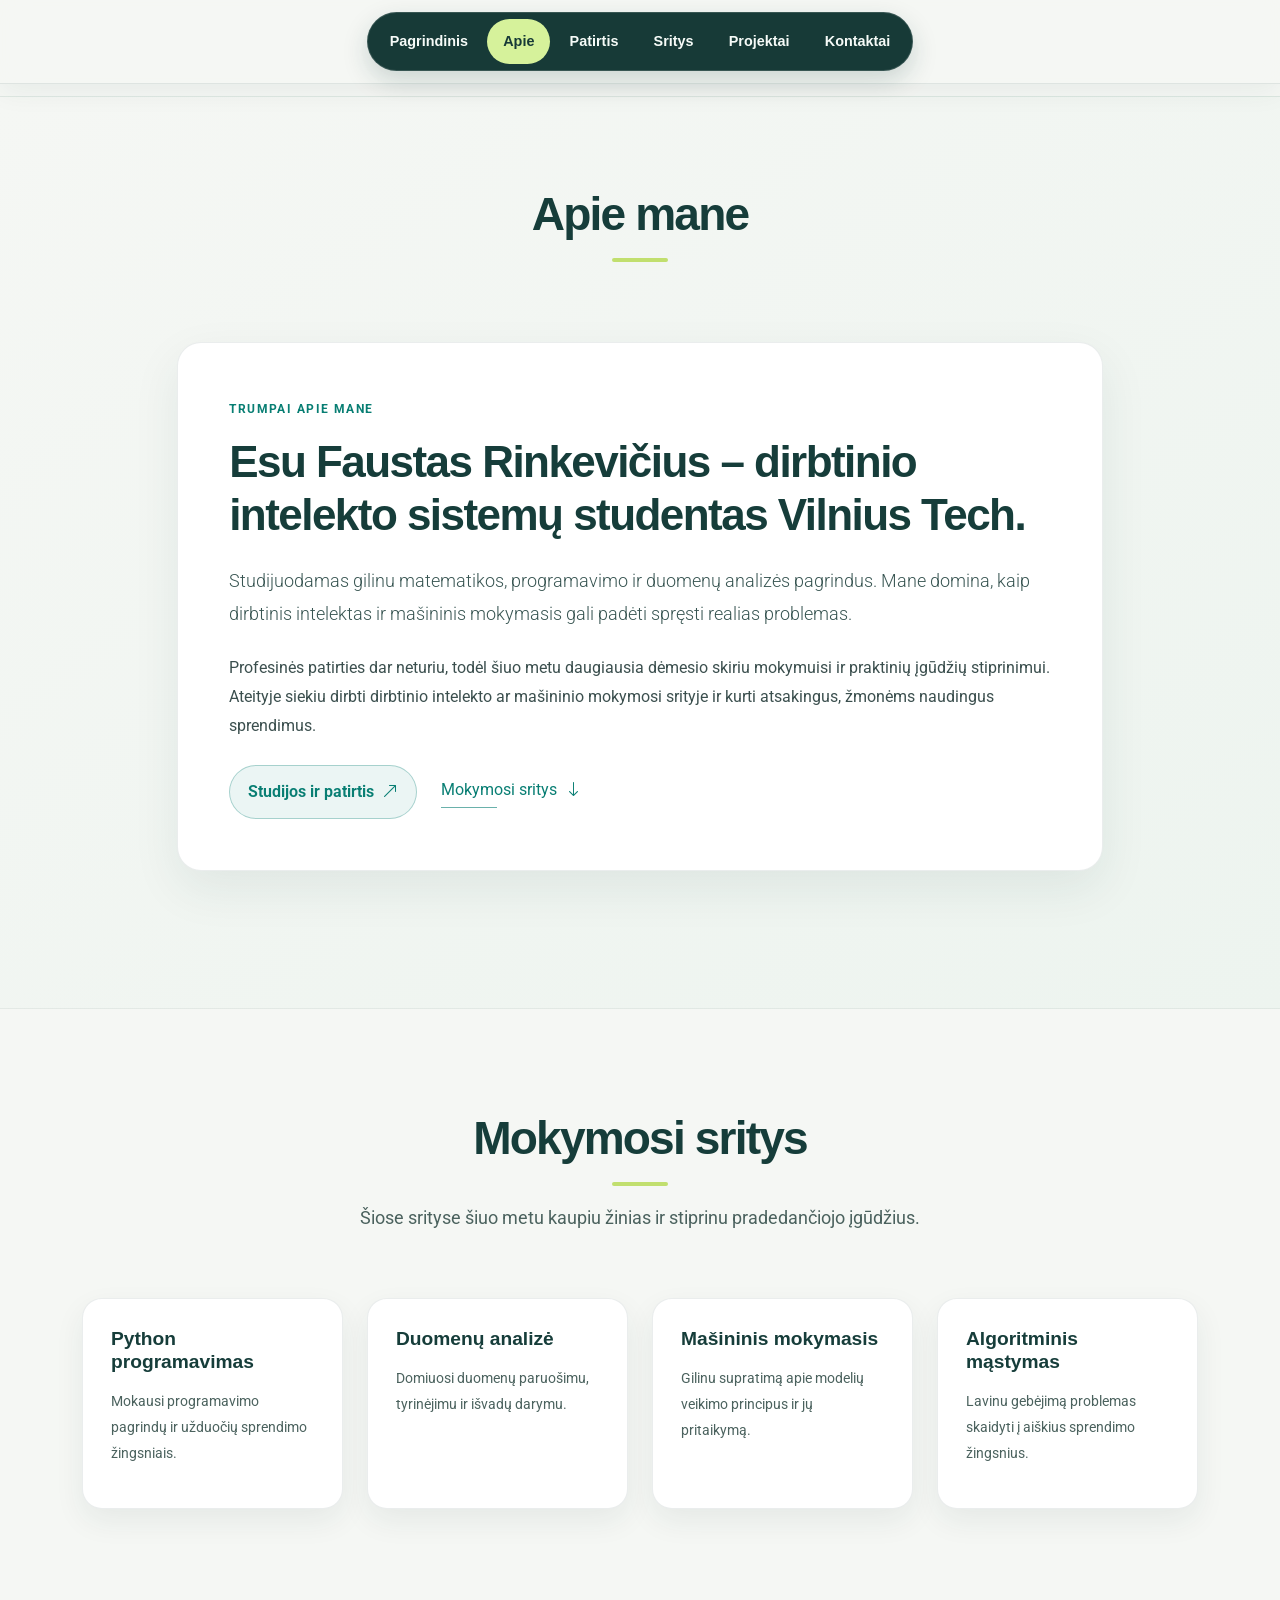
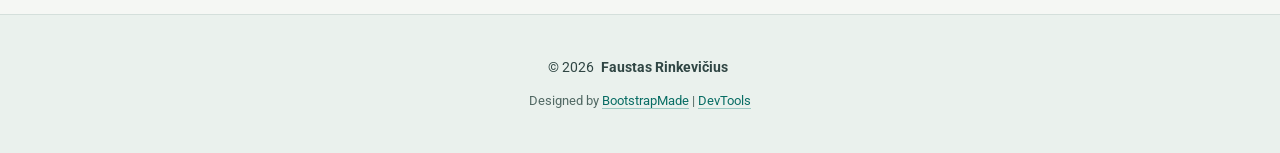
==== commit 3d783129: "Complete LD9 CSS styling" ====
--- a/about.html
+++ b/about.html
@@ -25,6 +25,7 @@
 
   <!-- Main CSS File -->
   <link href="assets/css/main.css" rel="stylesheet">
+  <link href="assets/css/custom.css" rel="stylesheet">
 
   <!-- =======================================================
   * Template Name: FolioOne
@@ -177,4 +178,4 @@
 
 </body>
 
-</html>+</html>
--- a/assets/css/main.css
+++ b/assets/css/main.css
@@ -2858,3 +2858,106 @@
   max-width: 760px;
   margin: 0 auto;
 }
+
+
+/* LD8: service table, lists, and media players */
+.service-table-wrap {
+  overflow-x: auto;
+  border-radius: 12px;
+}
+
+.service-table {
+  --bs-table-color: var(--default-color);
+  --bs-table-bg: var(--surface-color);
+  --bs-table-border-color: color-mix(in srgb, var(--default-color), transparent 80%);
+  margin-bottom: 0;
+}
+
+.service-table thead th {
+  color: var(--heading-color);
+  background-color: color-mix(in srgb, var(--accent-color), var(--surface-color) 75%);
+  white-space: nowrap;
+}
+
+.service-table th,
+.service-table td {
+  padding: 1rem;
+  vertical-align: top;
+}
+
+.service-detail-card,
+.media-card {
+  padding: 1.75rem;
+  border-radius: 12px;
+  background-color: var(--surface-color);
+  color: var(--default-color);
+}
+
+.service-detail-card h3,
+.media-card h3 {
+  margin-bottom: 1.25rem;
+  font-size: 1.25rem;
+}
+
+.service-detail-card ul,
+.service-detail-card ol {
+  margin-bottom: 0;
+  padding-left: 1.25rem;
+}
+
+.service-detail-card li + li {
+  margin-top: 0.55rem;
+}
+
+.service-detail-card ul ul {
+  margin-top: 0.4rem;
+}
+
+.media-section {
+  padding-top: 1rem;
+}
+
+.media-card video,
+.media-card audio {
+  display: block;
+  width: 100%;
+}
+
+.media-card video {
+  height: auto;
+  aspect-ratio: 16 / 9;
+  border-radius: 8px;
+  background-color: #000;
+}
+
+.media-embed {
+  width: 100%;
+  aspect-ratio: 16 / 9;
+  overflow: hidden;
+  border-radius: 8px;
+  background-color: #000;
+}
+
+.media-embed iframe {
+  width: 100%;
+  height: 100%;
+  border: 0;
+}
+
+.media-credit {
+  margin: 0.9rem 0 0;
+  font-size: 0.875rem;
+  color: color-mix(in srgb, var(--default-color), transparent 25%);
+}
+
+@media (max-width: 576px) {
+  .service-table th,
+  .service-table td {
+    padding: 0.75rem;
+  }
+
+  .service-detail-card,
+  .media-card {
+    padding: 1.25rem;
+  }
+}
--- a/assets/css/custom.css
+++ b/assets/css/custom.css
@@ -0,0 +1,621 @@
+/*
+ * LD9 custom styles for Faustas Rinkevičius' CV website.
+ * Loaded after main.css so the template stays intact and these choices take precedence.
+ */
+
+:root {
+  --default-font: "Roboto", sans-serif;
+  --heading-font: "Poppins", sans-serif;
+  --nav-font: "Poppins", sans-serif;
+  --background-color: #f5f7f4;
+  --default-color: #304644;
+  --heading-color: #163d3a;
+  --accent-color: #087e73;
+  --surface-color: #ffffff;
+  --contrast-color: #ffffff;
+  --nav-color: #f6fbf8;
+  --nav-hover-color: #d6f29b;
+  --nav-mobile-background-color: #173a37;
+  --nav-dropdown-background-color: #173a37;
+  --nav-dropdown-color: #f6fbf8;
+  --nav-dropdown-hover-color: #d6f29b;
+  color-scheme: light;
+}
+
+.light-background {
+  --background-color: #eaf1ed;
+  --surface-color: #ffffff;
+}
+
+body {
+  color: var(--default-color);
+  background: var(--background-color);
+  font-family: var(--default-font);
+  font-size: 1rem;
+  line-height: 1.75;
+}
+
+h1,
+h2,
+h3,
+h4,
+h5,
+h6 {
+  color: var(--heading-color);
+  font-family: var(--heading-font);
+  line-height: 1.2;
+}
+
+h1 {
+  font-size: clamp(2.5rem, 5vw, 4.4rem);
+  font-weight: 700;
+  letter-spacing: -0.045em;
+}
+
+h2 {
+  font-size: clamp(2rem, 3.6vw, 3.15rem);
+  font-weight: 650;
+  letter-spacing: -0.035em;
+}
+
+h3 {
+  font-size: clamp(1.35rem, 2.2vw, 1.8rem);
+  font-weight: 650;
+}
+
+h4 {
+  font-size: 1.2rem;
+  font-weight: 650;
+}
+
+h5 {
+  font-size: 1.05rem;
+  font-weight: 600;
+}
+
+h6 {
+  font-size: 0.95rem;
+  font-weight: 700;
+  letter-spacing: 0.04em;
+  text-transform: uppercase;
+}
+
+p {
+  color: var(--default-color);
+  line-height: 1.8;
+}
+
+a {
+  color: #086d64;
+  text-decoration: underline;
+  text-decoration-color: rgb(8 126 115 / 35%);
+  text-decoration-thickness: 1px;
+  text-underline-offset: 0.2em;
+  transition: color 180ms ease, text-decoration-color 180ms ease;
+}
+
+a:hover {
+  color: #07574f;
+  text-decoration-color: currentColor;
+}
+
+a:active {
+  color: #053e39;
+}
+
+.btn,
+.btn-ghost,
+.link-underline,
+#header a,
+#scroll-top {
+  text-decoration: none;
+}
+
+a:focus-visible,
+button:focus-visible,
+.btn:focus-visible,
+#scroll-top:focus-visible {
+  outline: 3px solid #c1df6e;
+  outline-offset: 3px;
+}
+
+.btn,
+button,
+input[type="button"],
+input[type="submit"] {
+  border-radius: 999px;
+  font-weight: 650;
+  transition: color 180ms ease, background-color 180ms ease, border-color 180ms ease, transform 180ms ease, box-shadow 180ms ease;
+}
+
+.btn:hover,
+button:hover,
+input[type="button"]:hover,
+input[type="submit"]:hover {
+  background-color: #075d55;
+  border-color: #075d55;
+  color: #ffffff;
+  box-shadow: 0 8px 18px rgb(8 76 69 / 18%);
+  transform: translateY(-2px);
+}
+
+.btn:active,
+button:active,
+input[type="button"]:active,
+input[type="submit"]:active {
+  background-color: #064b45;
+  border-color: #064b45;
+  color: #ffffff;
+  transform: translateY(1px) scale(0.98);
+  box-shadow: none;
+}
+
+#header.header {
+  min-height: 78px;
+  padding: 12px 0;
+  background: rgb(245 247 244 / 92%);
+  border-bottom: 1px solid rgb(22 61 58 / 10%);
+  box-shadow: 0 8px 26px rgb(22 61 58 / 6%);
+  backdrop-filter: blur(14px);
+}
+
+#header .container {
+  justify-content: center !important;
+}
+
+@media (min-width: 1200px) {
+  #header .navmenu {
+    margin-inline: auto;
+  }
+
+  #header .navmenu > ul {
+    gap: 0.2rem;
+    padding: 0.38rem;
+    border: 1px solid rgb(255 255 255 / 14%);
+    border-radius: 999px;
+    background: #173a37;
+    box-shadow: 0 10px 26px rgb(12 55 50 / 18%);
+  }
+
+  #header .navmenu > ul > li {
+    padding: 0;
+  }
+
+  #header .navmenu > ul > li > a {
+    padding: 0.62rem 1rem;
+    border-radius: 999px;
+    color: #f6fbf8;
+    font-size: 0.9rem;
+    font-weight: 550;
+  }
+
+  #header .navmenu > ul > li > a::before {
+    display: none;
+  }
+
+  #header .navmenu > ul > li > a:hover,
+  #header .navmenu > ul > li > a.active,
+  #header .navmenu > ul > li:hover > a {
+    color: #173a37;
+    background: #d6f29b;
+  }
+}
+
+@media (max-width: 1199px) {
+  #header .mobile-nav-toggle {
+    color: var(--heading-color);
+  }
+
+  #header .navmenu > ul {
+    border: 1px solid rgb(214 242 155 / 25%);
+    border-radius: 18px;
+    background: #173a37;
+    box-shadow: 0 18px 44px rgb(8 43 40 / 30%);
+  }
+
+  #header .navmenu a,
+  #header .navmenu a:focus {
+    color: #f6fbf8;
+  }
+
+  #header .navmenu a:hover,
+  #header .navmenu .active,
+  #header .navmenu .active:focus {
+    color: #d6f29b;
+  }
+
+  .mobile-nav-active #header .mobile-nav-toggle {
+    color: #ffffff;
+  }
+}
+
+.section {
+  padding-block: clamp(4rem, 7vw, 6.5rem);
+}
+
+.about.section,
+.resume.section,
+.portfolio.section {
+  margin-block: 0.75rem;
+  padding-inline: clamp(1rem, 3vw, 2.5rem);
+  border-block: 1px solid rgb(22 61 58 / 8%);
+}
+
+.about.section,
+.portfolio.section {
+  background: linear-gradient(145deg, #f5f7f4 0%, #edf4ef 100%);
+}
+
+.resume.section {
+  background: #f1f5f1;
+}
+
+.section-title {
+  padding-bottom: clamp(2.5rem, 5vw, 4rem);
+}
+
+.section-title h2 {
+  font-size: clamp(2rem, 3.6vw, 3.15rem);
+  margin-bottom: 1rem;
+  font-weight: 700;
+  letter-spacing: -0.04em;
+}
+
+.section-title h2::after {
+  content: "";
+  display: block;
+  width: 3.5rem;
+  height: 0.22rem;
+  margin: 1rem auto 0;
+  border-radius: 999px;
+  background: #c1df6e;
+}
+
+.section-title p {
+  color: #4b625e;
+}
+
+.hero .hero-content h1 {
+  font-size: clamp(2.5rem, 5vw, 4.4rem);
+  color: var(--heading-color);
+  font-weight: 750;
+}
+
+.hero .hero-content h2 {
+  color: #385552;
+  font-weight: 450;
+}
+
+.hero .hero-content p {
+  color: #405955;
+}
+
+.about .intro-content {
+  padding: clamp(1.5rem, 4vw, 3.25rem);
+  border: 1px solid rgb(22 61 58 / 9%);
+  border-radius: 24px;
+  background: #ffffff;
+  box-shadow: 0 18px 48px rgb(22 61 58 / 8%);
+}
+
+.about .intro-content .eyebrow {
+  color: #087e73;
+  font-weight: 700;
+}
+
+.about .intro-content .headline {
+  color: #163d3a;
+  font-weight: 650;
+}
+
+.about .intro-content .lead {
+  color: #385552;
+}
+
+.about .intro-content .cta-group .btn-ghost {
+  border-radius: 999px;
+  font-weight: 650;
+}
+
+.skills .skill-box {
+  height: 100%;
+  padding: 1.75rem;
+  border: 1px solid rgb(22 61 58 / 9%);
+  border-radius: 20px;
+  background: #ffffff;
+  box-shadow: 0 12px 30px rgb(22 61 58 / 7%);
+  transition: transform 180ms ease, box-shadow 180ms ease, border-color 180ms ease;
+}
+
+.skills .skill-box:hover {
+  transform: translateY(-4px);
+  border-color: rgb(8 126 115 / 35%);
+  box-shadow: 0 18px 36px rgb(22 61 58 / 12%);
+}
+
+.skills .skill-box h3 {
+  color: #163d3a;
+}
+
+.skills .skill-box p {
+  color: #4b625e;
+  opacity: 1;
+}
+
+.resume .resume-title {
+  color: #163d3a;
+}
+
+.resume .resume-content {
+  padding: 1.6rem 1.5rem 0.2rem;
+  border: 1px solid rgb(22 61 58 / 9%);
+  border-left: 4px solid #087e73;
+  border-radius: 0 20px 20px 0;
+  background: #ffffff;
+  box-shadow: 0 12px 30px rgb(22 61 58 / 7%);
+}
+
+.resume .resume-item article h4 {
+  color: #163d3a;
+}
+
+.resume .resume-item article p,
+.resume .resume-item article .institution {
+  color: #405955;
+}
+
+.portfolio .portfolio-card {
+  height: 100%;
+  border: 1px solid rgb(22 61 58 / 10%);
+  border-radius: 22px;
+  background: #ffffff;
+  box-shadow: 0 14px 34px rgb(22 61 58 / 9%);
+}
+
+.portfolio .portfolio-card:hover {
+  transform: translateY(-6px);
+  box-shadow: 0 22px 44px rgb(22 61 58 / 15%);
+}
+
+.portfolio .portfolio-card .portfolio-img img {
+  aspect-ratio: 4 / 3;
+  object-fit: cover;
+}
+
+.portfolio .portfolio-card .portfolio-info {
+  padding: 1.4rem;
+}
+
+.portfolio .portfolio-card .portfolio-info h4 {
+  color: #163d3a;
+}
+
+.portfolio .portfolio-card .portfolio-info p {
+  color: #405955;
+}
+
+.portfolio .portfolio-card .portfolio-info .portfolio-tags span {
+  border: 1px solid rgb(8 126 115 / 18%);
+  background: #eaf4ee;
+  color: #075d55;
+}
+
+.service-table-wrap {
+  border: 1px solid rgb(22 61 58 / 10%);
+  border-radius: 20px;
+  background: #ffffff;
+  box-shadow: 0 14px 34px rgb(22 61 58 / 8%);
+}
+
+.service-table {
+  --bs-table-color: #304644;
+  --bs-table-bg: #ffffff;
+  --bs-table-border-color: #dbe5df;
+  color: #304644;
+  border-collapse: separate;
+  border-spacing: 0;
+  overflow: hidden;
+}
+
+.service-table thead th {
+  padding: 1rem;
+  border-bottom: 0;
+  background: #173a37;
+  color: #ffffff;
+  font-weight: 700;
+  text-align: center;
+}
+
+.service-table tbody th,
+.service-table tbody td {
+  padding: 1rem;
+  color: #304644;
+  text-align: center;
+  vertical-align: middle;
+}
+
+.service-table tbody tr:nth-child(even) > * {
+  background: #edf4ef;
+}
+
+.service-table tbody tr:hover > * {
+  background: #dcebe2;
+}
+
+.service-detail-card,
+.media-card,
+.contact .info-box {
+  border: 1px solid rgb(22 61 58 / 9%);
+  border-radius: 20px;
+  background: #ffffff;
+  box-shadow: 0 14px 34px rgb(22 61 58 / 8%);
+}
+
+.service-detail-card h3,
+.media-card h3,
+.contact .info-box h3 {
+  color: #163d3a;
+}
+
+.service-detail-card ul,
+.service-detail-card ol {
+  padding-left: 0;
+  list-style: none;
+}
+
+.service-detail-card ul > li {
+  position: relative;
+  padding-left: 1.55rem;
+}
+
+.service-detail-card ul > li::before {
+  position: absolute;
+  top: 0.72em;
+  left: 0.18rem;
+  width: 0.58rem;
+  height: 0.58rem;
+  border: 2px solid #ffffff;
+  border-radius: 50%;
+  background: #087e73;
+  box-shadow: 0 0 0 2px #087e73;
+  content: "";
+}
+
+.service-detail-card ul ul {
+  margin: 0.55rem 0 0.3rem;
+  padding: 0.65rem 0.75rem;
+  border-left: 2px solid #c1df6e;
+  border-radius: 0 12px 12px 0;
+  background: #f1f6f2;
+}
+
+.service-detail-card ul ul > li {
+  padding-left: 1.25rem;
+  color: #4b625e;
+}
+
+.service-detail-card ul ul > li::before {
+  top: 0.76em;
+  left: 0.12rem;
+  width: 0.45rem;
+  height: 0.45rem;
+  border: 0;
+  border-radius: 2px;
+  background: #9ab947;
+  box-shadow: none;
+}
+
+.service-detail-card ol {
+  counter-reset: analysis-step;
+}
+
+.service-detail-card ol > li {
+  position: relative;
+  min-height: 2.2rem;
+  padding-left: 2.75rem;
+}
+
+.service-detail-card ol > li + li {
+  margin-top: 0.9rem;
+}
+
+.service-detail-card ol > li::before {
+  position: absolute;
+  top: 0;
+  left: 0;
+  display: grid;
+  width: 2rem;
+  height: 2rem;
+  place-items: center;
+  border-radius: 10px;
+  background: #173a37;
+  color: #ffffff;
+  content: counter(analysis-step, decimal-leading-zero);
+  counter-increment: analysis-step;
+  font-size: 0.75rem;
+  font-weight: 700;
+}
+
+.media-card video,
+.media-embed {
+  border-radius: 14px;
+}
+
+.media-card audio {
+  border-radius: 999px;
+}
+
+.media-credit {
+  color: #4b625e;
+}
+
+#scroll-top {
+  right: 1.25rem;
+  bottom: -1.25rem;
+  width: 3.25rem;
+  height: 3.25rem;
+  border: 2px solid #ffffff;
+  border-radius: 16px;
+  background: #173a37;
+  box-shadow: 0 10px 24px rgb(12 55 50 / 24%);
+}
+
+#scroll-top i {
+  color: #d6f29b;
+  font-size: 1.7rem;
+}
+
+#scroll-top:hover,
+#scroll-top:focus-visible {
+  background: #087e73;
+  box-shadow: 0 14px 28px rgb(12 55 50 / 28%);
+  transform: translateY(-3px);
+}
+
+#scroll-top:hover i,
+#scroll-top:focus-visible i {
+  color: #ffffff;
+}
+
+#scroll-top.active {
+  bottom: 1.25rem;
+}
+
+.footer {
+  margin-top: 1rem;
+  border-top: 1px solid rgb(22 61 58 / 10%);
+  background: #eaf1ed;
+  color: #405955;
+}
+
+.footer .credits {
+  color: #526964;
+}
+
+@media (max-width: 767.98px) {
+  .about .intro-content {
+    border-radius: 18px;
+  }
+
+  .resume .resume-content {
+    padding: 1.2rem 1rem 0.1rem;
+  }
+
+  .service-table thead th,
+  .service-table tbody th,
+  .service-table tbody td {
+    padding: 0.75rem 0.55rem;
+    font-size: 0.9rem;
+  }
+}
+
+@media (prefers-reduced-motion: reduce) {
+  *,
+  *::before,
+  *::after {
+    scroll-behavior: auto !important;
+    animation-duration: 0.01ms !important;
+    animation-iteration-count: 1 !important;
+    transition-duration: 0.01ms !important;
+  }
+}
